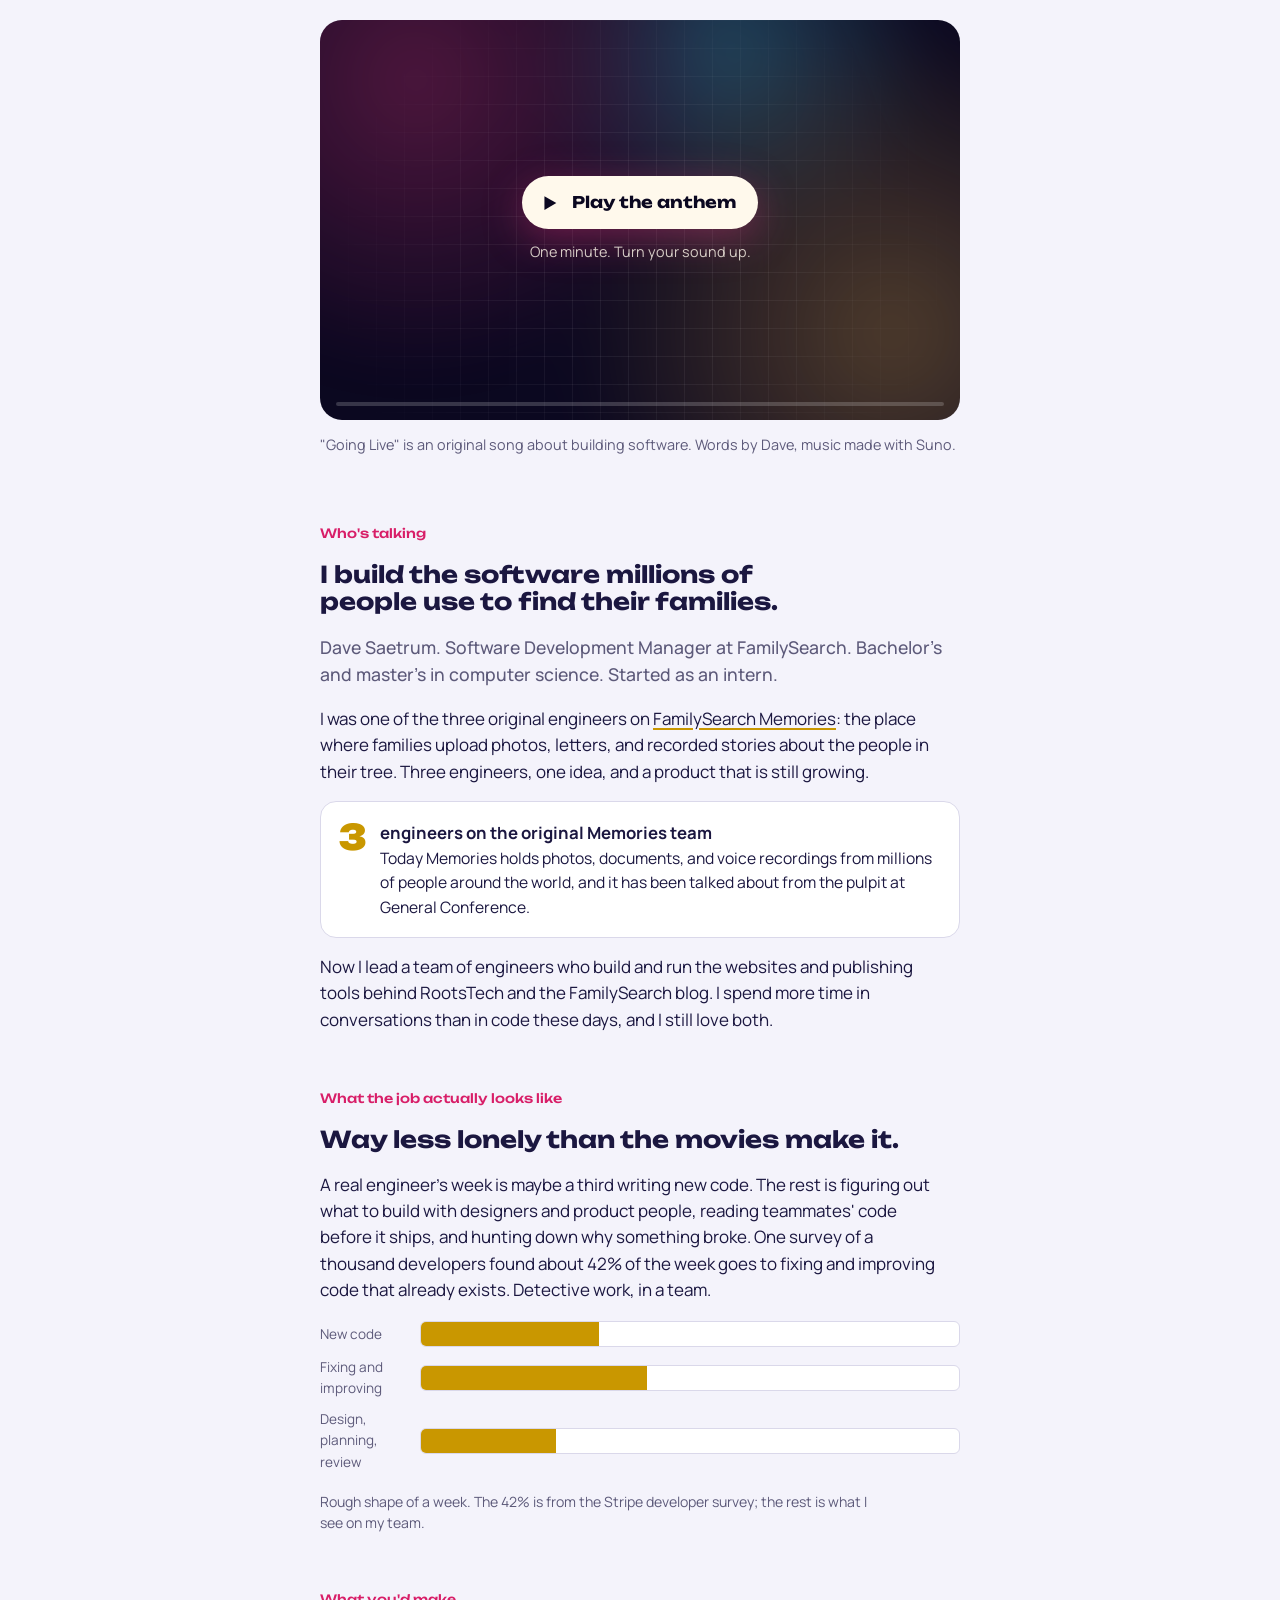
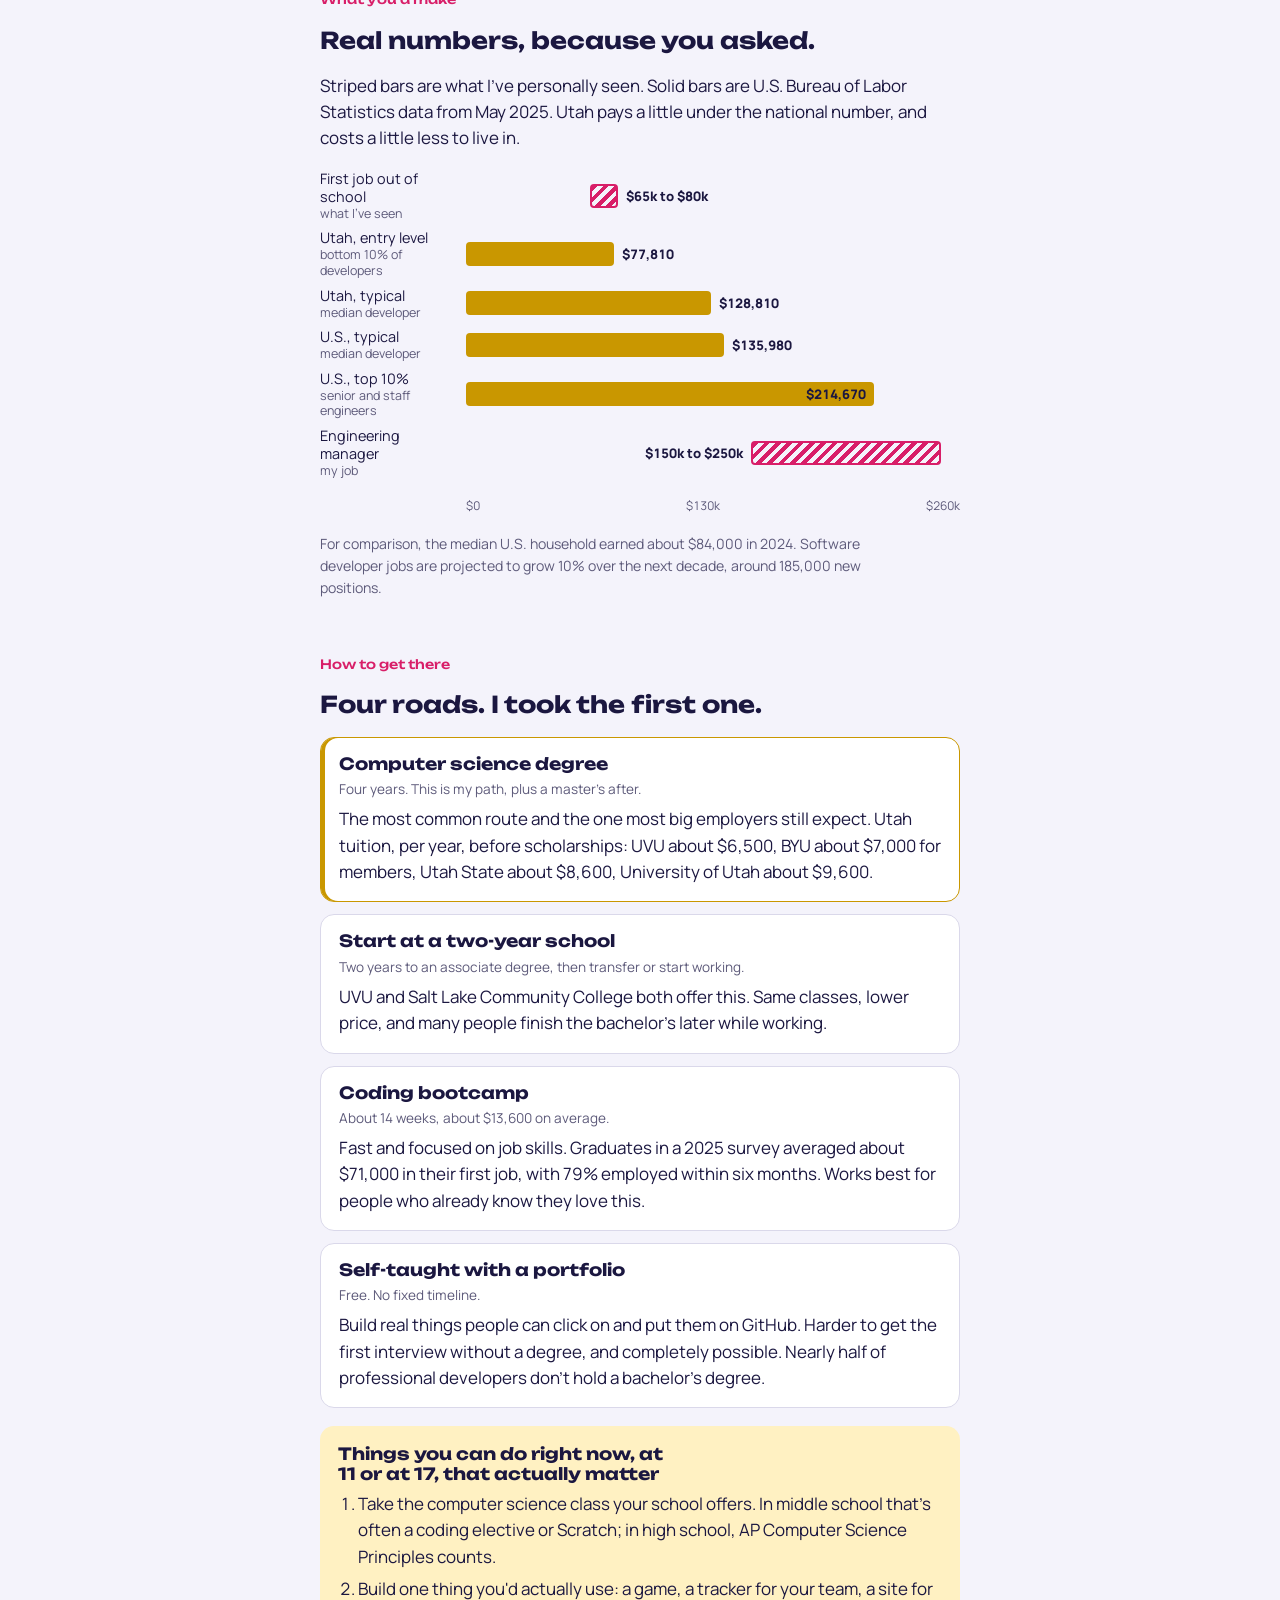
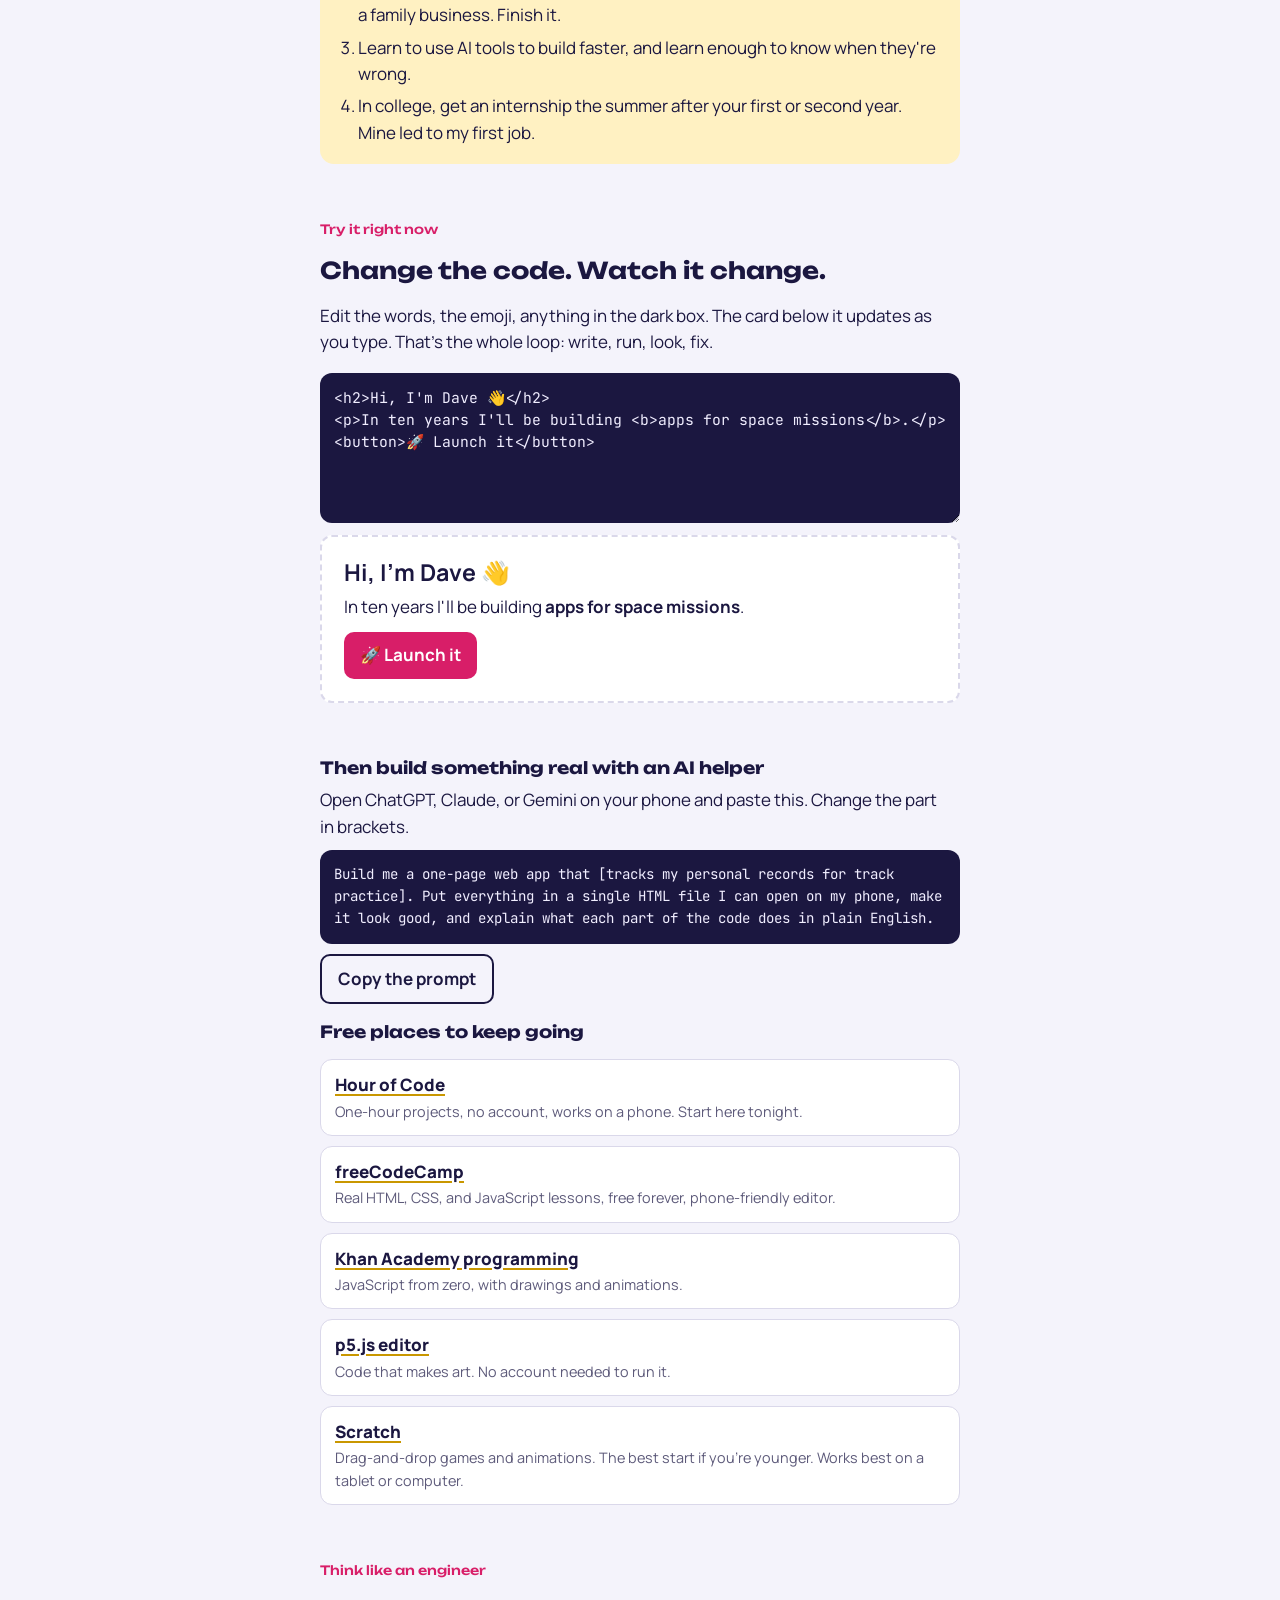
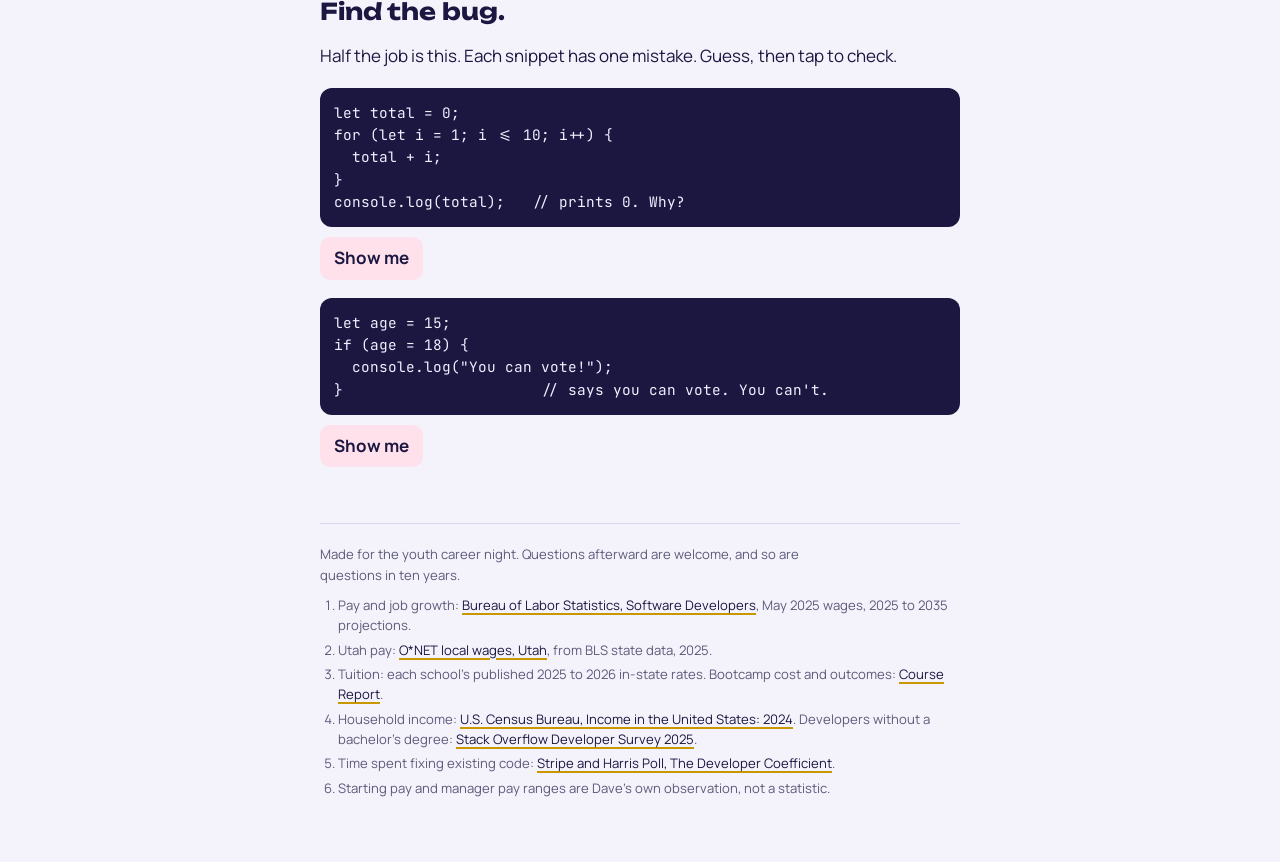
==== index.html @ f1d2901f "Going Live: youth career night page with the song One-page software engineering career guide for you" ====
<!doctype html>
<html lang="en">
<head>
<meta charset="utf-8">
<meta name="viewport" content="width=device-width, initial-scale=1, viewport-fit=cover">
<meta name="description" content="A one-minute original anthem and a one-page guide to a software engineering career for youth ages 11 to 18.">
<meta name="color-scheme" content="light dark">
<style>
  :root { padding-top: env(safe-area-inset-top, 0px); padding-bottom: env(safe-area-inset-bottom, 0px); }
  img { max-width: 100%; }
  [hidden] { display: none !important; }
</style>
<title>Going Live</title>
<link rel="stylesheet" href="https://fonts.googleapis.com/css2?family=Unbounded:wght@500;700;900&family=Manrope:wght@400;500;700;800&family=JetBrains+Mono:wght@400;600&display=swap">
<style>
  :root {
    --bg: #F4F3FB;
    --card: #FFFFFF;
    --ink: #1B1740;
    --muted: #5D5A7A;
    --line: #DAD8EA;
    --gold: #C99700;
    --gold-soft: #FFF1C2;
    --hot: #D81E68;
    --hot-soft: #FFE1EC;
    --code-bg: #1B1740;
    --code-ink: #F1EEFF;
    --focus: #2B5BFF;
    --stage: #0B0820;
    --stage-gold: #FFC24B;
    --stage-hot: #FF3D8A;
    --stage-cyan: #5FE6FF;
    --stage-ink: #FFF9EC;
  }
  @media (prefers-color-scheme: dark) {
    :root:not([data-theme="light"]) {
      color-scheme: dark;
      --bg: #15112B;
      --card: #1F1A3D;
      --ink: #F1EEFF;
      --muted: #A8A3C7;
      --line: #342D5E;
      --gold: #FFC24B;
      --gold-soft: #3A3010;
      --hot: #FF5C99;
      --hot-soft: #45183A;
      --code-bg: #0B0820;
      --code-ink: #F1EEFF;
      --focus: #8FB0FF;
    }
  }
  :root[data-theme="dark"] {
    color-scheme: dark;
    --bg: #15112B;
    --card: #1F1A3D;
    --ink: #F1EEFF;
    --muted: #A8A3C7;
    --line: #342D5E;
    --gold: #FFC24B;
    --gold-soft: #3A3010;
    --hot: #FF5C99;
    --hot-soft: #45183A;
    --code-bg: #0B0820;
    --code-ink: #F1EEFF;
    --focus: #8FB0FF;
  }

  * { box-sizing: border-box; }
  body {
    margin: 0;
    background: var(--bg);
    color: var(--ink);
    font-family: "Manrope", "Segoe UI", system-ui, sans-serif;
    font-size: 17px;
    line-height: 1.55;
    padding-inline: 16px;
    padding-block: 0 64px;
  }
  main { max-width: 640px; margin: 0 auto; display: grid; gap: 56px; }
  h1, h2, h3 { font-family: "Unbounded", "Manrope", sans-serif; text-wrap: balance; line-height: 1.15; margin: 0; }
  h2 { font-size: 1.45rem; font-weight: 700; }
  h3 { font-size: 1.05rem; font-weight: 700; }
  p { margin: 0; max-width: 62ch; }
  a { color: var(--ink); text-decoration-color: var(--gold); text-decoration-thickness: 2px; text-underline-offset: 3px; }
  a:hover { text-decoration-color: var(--hot); }
  :focus-visible { outline: 3px solid var(--focus); outline-offset: 3px; border-radius: 4px; }
  section { display: grid; gap: 18px; }
  .lede { font-size: 1.1rem; font-weight: 500; color: var(--muted); }
  .kicker { font-family: "Unbounded", sans-serif; font-weight: 500; font-size: .8rem; color: var(--hot); }

  /* ---------- Stage (the lyric video) ---------- */
  .top { display: grid; gap: 14px; padding-top: 20px; }
  .stage {
    position: relative;
    aspect-ratio: 4 / 5;
    max-width: 100%;
    border-radius: 22px;
    overflow: hidden;
    background: var(--stage);
    color: var(--stage-ink);
    display: grid;
    place-items: center;
    isolation: isolate;
    --beat: 0;
  }
  @media (min-width: 700px) { .stage { aspect-ratio: 16 / 10; } }
  .glow {
    position: absolute; inset: -20%;
    background:
      radial-gradient(circle at 25% 25%, var(--stage-hot) 0, transparent 38%),
      radial-gradient(circle at 78% 70%, var(--stage-gold) 0, transparent 40%),
      radial-gradient(circle at 60% 20%, var(--stage-cyan) 0, transparent 30%);
    opacity: .28;
    filter: blur(30px);
    transform: scale(calc(1 + var(--beat) * .08));
    transition: opacity .6s;
  }
  .stage.chorus .glow { opacity: .55; }
  .stage.live .glow { opacity: .8; }
  .grid {
    position: absolute; inset: 0;
    background-image: linear-gradient(rgba(255,255,255,.06) 1px, transparent 1px), linear-gradient(90deg, rgba(255,255,255,.06) 1px, transparent 1px);
    background-size: 28px 28px;
    mask-image: radial-gradient(circle at 50% 60%, #000 30%, transparent 80%);
    -webkit-mask-image: radial-gradient(circle at 50% 60%, #000 30%, transparent 80%);
  }
  .lyric {
    position: relative;
    z-index: 2;
    padding: 24px;
    text-align: center;
    font-family: "Unbounded", sans-serif;
    font-weight: 700;
    font-size: clamp(1.25rem, 5.2vw, 2rem);
    line-height: 1.2;
    text-wrap: balance;
    max-width: 92%;
    opacity: 0;
    transform: translateY(14px) scale(.96);
  }
  .lyric.in { animation: popin .42s cubic-bezier(.2,.9,.3,1.2) forwards; }
  .lyric.chorus { font-size: clamp(1.5rem, 6.4vw, 2.5rem); font-weight: 900; background: linear-gradient(100deg, var(--stage-gold), #FFF3C4 45%, var(--stage-hot)); -webkit-background-clip: text; background-clip: text; color: transparent; }
  .lyric.title { font-size: clamp(2.2rem, 10vw, 4rem); font-weight: 900; letter-spacing: -.02em; color: var(--stage-ink); }
  .lyric.title small { display: block; font-family: "Manrope", sans-serif; font-weight: 600; font-size: .95rem; letter-spacing: 0; margin-top: 12px; color: var(--stage-gold); }
  @keyframes popin { to { opacity: 1; transform: none; } }
  .start {
    position: absolute; inset: 0; z-index: 3;
    display: grid; place-items: center; align-content: center; gap: 12px;
    background: transparent; border: 0; cursor: pointer; color: inherit; font: inherit;
  }
  .start .btn {
    display: inline-grid; grid-auto-flow: column; align-items: center; gap: 12px;
    padding: 14px 22px 14px 16px; border-radius: 999px;
    background: var(--stage-ink); color: var(--stage);
    font-family: "Unbounded", sans-serif; font-weight: 700; font-size: 1rem;
    box-shadow: 0 10px 40px rgba(255, 61, 138, .35);
  }
  .start .btn svg { width: 22px; height: 22px; }
  .start .note { font-size: .9rem; color: var(--stage-ink); opacity: .8; }
  .stage.playing .start { display: none; }
  .bar { position: absolute; left: 16px; right: 16px; bottom: 14px; height: 4px; background: rgba(255,255,255,.18); border-radius: 2px; overflow: hidden; z-index: 2; }
  .bar i { display: block; height: 100%; width: 0; background: var(--stage-gold); }
  .caption { display: flex; justify-content: space-between; gap: 12px; font-size: .9rem; color: var(--muted); flex-wrap: wrap; }
  .replay { background: none; border: 0; padding: 0; font: inherit; font-weight: 700; color: var(--hot); cursor: pointer; }

  /* ---------- Story ---------- */
  .story { display: grid; gap: 16px; }
  .figure {
    display: grid; grid-template-columns: auto 1fr; gap: 14px; align-items: start;
    padding: 18px; border-radius: 16px; background: var(--card); border: 1px solid var(--line);
  }
  .figure .num { font-family: "Unbounded", sans-serif; font-weight: 900; font-size: 2.2rem; color: var(--gold); line-height: 1; font-variant-numeric: tabular-nums; }
  .figure p { font-size: .98rem; }
  .figure strong { display: block; font-size: 1.05rem; }

  /* ---------- Day in the life ---------- */
  .day { display: grid; gap: 10px; }
  .day .row { display: grid; grid-template-columns: 5.5rem 1fr; gap: 12px; align-items: center; }
  .day .track { height: 26px; border-radius: 6px; background: var(--card); border: 1px solid var(--line); overflow: hidden; display: flex; }
  .day .track span { display: block; height: 100%; background: var(--gold); }
  .day .track span + span { margin-left: 2px; }
  .day .row small { color: var(--muted); font-size: .85rem; }
  .legend { display: flex; gap: 16px; flex-wrap: wrap; font-size: .85rem; color: var(--muted); }
  .legend i { display: inline-block; width: 12px; height: 12px; border-radius: 3px; vertical-align: -2px; margin-right: 6px; background: var(--gold); }
  .legend i.mine { background: repeating-linear-gradient(135deg, var(--hot) 0 3px, transparent 3px 6px); border: 1px solid var(--hot); }

  /* ---------- Pay ladder ---------- */
  .ladder { display: grid; gap: 8px; }
  .ladder .r { display: grid; grid-template-columns: minmax(0, 8.5rem) 1fr; gap: 10px; align-items: center; }
  .ladder .lab { font-size: .9rem; line-height: 1.25; }
  .ladder .lab small { display: block; color: var(--muted); font-size: .78rem; }
  .ladder .scale { position: relative; height: 30px; }
  .ladder .fill { position: absolute; top: 3px; bottom: 3px; border-radius: 4px; background: var(--gold); min-width: 4px; }
  .ladder .fill.mine { background: repeating-linear-gradient(135deg, var(--hot) 0 4px, transparent 4px 8px); border: 2px solid var(--hot); }
  .ladder .val { position: absolute; top: 50%; transform: translateY(-50%); left: calc(var(--x) + 8px); font-size: .82rem; font-weight: 800; white-space: nowrap; font-variant-numeric: tabular-nums; }
  .ladder .val.flip { left: auto; right: calc(100% - var(--x) + 8px); }
  .axis { display: flex; justify-content: space-between; margin-left: calc(8.5rem + 10px); font-size: .75rem; color: var(--muted); font-variant-numeric: tabular-nums; }
  .note { font-size: .88rem; color: var(--muted); }
  @media (max-width: 430px) {
    .ladder .r { grid-template-columns: minmax(0, 7rem) 1fr; }
    .axis { margin-left: calc(7rem + 10px); }
  }

  /* ---------- Paths ---------- */
  .paths { display: grid; gap: 12px; }
  .path { padding: 16px 18px; border-radius: 14px; border: 1px solid var(--line); background: var(--card); display: grid; gap: 6px; }
  .path.mine { border-color: var(--gold); box-shadow: inset 4px 0 0 var(--gold); }
  .path .meta { font-size: .85rem; color: var(--muted); }
  .path ul { margin: 4px 0 0; padding-left: 18px; font-size: .95rem; }
  .now { padding: 18px; border-radius: 14px; background: var(--gold-soft); display: grid; gap: 8px; }
  .now ol { margin: 0; padding-left: 20px; display: grid; gap: 6px; }

  /* ---------- Try it ---------- */
  .editor { display: grid; gap: 12px; }
  textarea {
    width: 100%; min-height: 150px; resize: vertical;
    font-family: "JetBrains Mono", Consolas, monospace; font-size: .92rem; line-height: 1.5;
    color: var(--code-ink); background: var(--code-bg); border: 0; border-radius: 12px; padding: 14px;
  }
  .preview { padding: 22px; border-radius: 12px; border: 2px dashed var(--line); background: var(--card); min-height: 90px; }
  .preview h2, .preview h1, .preview h3 { font-family: "Manrope", sans-serif; margin: 0 0 8px; }
  .preview p { margin: 0 0 12px; }
  .preview button { font: inherit; font-weight: 700; padding: 10px 16px; border-radius: 10px; border: 0; background: var(--hot); color: #fff; cursor: pointer; }
  .toast { font-weight: 800; color: var(--hot); min-height: 1.5em; }
  .prompt { display: grid; gap: 10px; }
  .prompt pre {
    margin: 0; white-space: pre-wrap; font-family: "JetBrains Mono", Consolas, monospace; font-size: .88rem;
    background: var(--code-bg); color: var(--code-ink); padding: 14px; border-radius: 12px;
  }
  .copy { justify-self: start; font: inherit; font-weight: 700; padding: 10px 16px; border-radius: 10px; border: 2px solid var(--ink); background: transparent; color: var(--ink); cursor: pointer; }
  .links { display: grid; gap: 10px; padding: 0; margin: 0; list-style: none; }
  .links li { display: grid; gap: 2px; padding: 12px 14px; border-radius: 12px; background: var(--card); border: 1px solid var(--line); }
  .links li a { font-weight: 800; }
  .links li span { font-size: .9rem; color: var(--muted); }

  /* ---------- Bug hunt ---------- */
  .bug { display: grid; gap: 10px; }
  .bug pre { margin: 0; overflow-x: auto; font-family: "JetBrains Mono", Consolas, monospace; font-size: .9rem; line-height: 1.55; background: var(--code-bg); color: var(--code-ink); padding: 14px; border-radius: 12px; }
  .bug .fixed { color: var(--stage-gold); font-weight: 600; }
  .reveal { justify-self: start; font: inherit; font-weight: 700; padding: 8px 14px; border-radius: 10px; border: 0; background: var(--hot-soft); color: var(--ink); cursor: pointer; }
  .answer { padding: 12px 14px; border-radius: 10px; background: var(--gold-soft); font-size: .95rem; }

  footer { display: grid; gap: 10px; font-size: .82rem; color: var(--muted); border-top: 1px solid var(--line); padding-top: 20px; }
  footer ol { margin: 0; padding-left: 18px; display: grid; gap: 4px; }

  @media (prefers-reduced-motion: reduce) {
    .glow { transform: none !important; transition: none; }
    .lyric.in { animation-duration: .01s; }
  }
</style>

</head>
<body>
<main>
  <div class="top">
    <div class="stage" id="stage" aria-label="One-minute lyric video: Going Live">
      <div class="glow"></div>
      <div class="grid"></div>
      <div class="lyric" id="lyric" aria-live="polite"></div>
      <button class="start" id="start" type="button" aria-label="Play the one-minute anthem">
        <span class="btn"><svg viewBox="0 0 24 24" fill="currentColor" aria-hidden="true"><path d="M7 4.5v15l13-7.5z"/></svg>Play the anthem</span>
        <span class="note">One minute. Turn your sound up.</span>
      </button>
      <div class="bar" aria-hidden="true"><i id="progress"></i></div>
    </div>
    <div class="caption">
      <span>"Going Live" is an original song about building software. Words by Dave, music made with Suno.</span>
      <button class="replay" id="replay" type="button" hidden>Play it again</button>
      <span id="audio-note" role="status"></span>
    </div>
  </div>

  <section id="who">
    <span class="kicker">Who's talking</span>
    <h2>I build the software millions of people use to find their families.</h2>
    <p class="lede">Dave Saetrum. Software Development Manager at FamilySearch. Bachelor's and master's in computer science. Started as an intern.</p>
    <div class="story">
      <p>I was one of the three original engineers on <a href="https://www.familysearch.org/en/memories/">FamilySearch Memories</a>: the place where families upload photos, letters, and recorded stories about the people in their tree. Three engineers, one idea, and a product that is still growing.</p>
      <div class="figure">
        <div class="num">3</div>
        <p><strong>engineers on the original Memories team</strong>Today Memories holds photos, documents, and voice recordings from millions of people around the world, and it has been talked about from the pulpit at General Conference.</p>
      </div>
      <p>Now I lead a team of engineers who build and run the websites and publishing tools behind RootsTech and the FamilySearch blog. I spend more time in conversations than in code these days, and I still love both.</p>
    </div>
  </section>

  <section id="day">
    <span class="kicker">What the job actually looks like</span>
    <h2>Way less lonely than the movies make it.</h2>
    <p>A real engineer's week is maybe a third writing new code. The rest is figuring out what to build with designers and product people, reading teammates' code before it ships, and hunting down why something broke. One survey of a thousand developers found about 42% of the week goes to fixing and improving code that already exists. Detective work, in a team.</p>
    <div class="day" role="img" aria-label="A typical week: roughly a third writing new code, a third fixing and improving existing code, a third planning, design, and code review.">
      <div class="row"><small>New code</small><div class="track"><span style="width:33%"></span></div></div>
      <div class="row"><small>Fixing and improving</small><div class="track"><span style="width:42%"></span></div></div>
      <div class="row"><small>Design, planning, review</small><div class="track"><span style="width:25%"></span></div></div>
    </div>
    <p class="note">Rough shape of a week. The 42% is from the Stripe developer survey; the rest is what I see on my team.</p>
  </section>

  <section id="pay">
    <span class="kicker">What you'd make</span>
    <h2>Real numbers, because you asked.</h2>
    <p>Striped bars are what I've personally seen. Solid bars are U.S. Bureau of Labor Statistics data from May 2025. Utah pays a little under the national number, and costs a little less to live in.</p>
    <div class="ladder" role="img" aria-label="Pay ladder: first job 65 to 80 thousand dollars; Utah entry level 77,810; Utah median 128,810; US median 135,980; US top ten percent 214,670; engineering manager 150 to 250 thousand.">
      <div class="r"><div class="lab">First job out of school<small>what I've seen</small></div><div class="scale"><div class="fill mine" style="left:25%;width:5.8%"></div><span class="val" style="--x:30.8%">$65k to $80k</span></div></div>
      <div class="r"><div class="lab">Utah, entry level<small>bottom 10% of developers</small></div><div class="scale"><div class="fill" style="left:0;width:29.9%"></div><span class="val" style="--x:29.9%">$77,810</span></div></div>
      <div class="r"><div class="lab">Utah, typical<small>median developer</small></div><div class="scale"><div class="fill" style="left:0;width:49.5%"></div><span class="val" style="--x:49.5%">$128,810</span></div></div>
      <div class="r"><div class="lab">U.S., typical<small>median developer</small></div><div class="scale"><div class="fill" style="left:0;width:52.3%"></div><span class="val" style="--x:52.3%">$135,980</span></div></div>
      <div class="r"><div class="lab">U.S., top 10%<small>senior and staff engineers</small></div><div class="scale"><div class="fill" style="left:0;width:82.6%"></div><span class="val flip" style="--x:82.6%">$214,670</span></div></div>
      <div class="r"><div class="lab">Engineering manager<small>my job</small></div><div class="scale"><div class="fill mine" style="left:57.7%;width:38.5%"></div><span class="val flip" style="--x:57.7%">$150k to $250k</span></div></div>
    </div>
    <div class="axis"><span>$0</span><span>$130k</span><span>$260k</span></div>
    <p class="note">For comparison, the median U.S. household earned about $84,000 in 2024. Software developer jobs are projected to grow 10% over the next decade, around 185,000 new positions.</p>
  </section>

  <section id="paths">
    <span class="kicker">How to get there</span>
    <h2>Four roads. I took the first one.</h2>
    <div class="paths">
      <div class="path mine">
        <h3>Computer science degree</h3>
        <span class="meta">Four years. This is my path, plus a master's after.</span>
        <p>The most common route and the one most big employers still expect. Utah tuition, per year, before scholarships: UVU about $6,500, BYU about $7,000 for members, Utah State about $8,600, University of Utah about $9,600.</p>
      </div>
      <div class="path">
        <h3>Start at a two-year school</h3>
        <span class="meta">Two years to an associate degree, then transfer or start working.</span>
        <p>UVU and Salt Lake Community College both offer this. Same classes, lower price, and many people finish the bachelor's later while working.</p>
      </div>
      <div class="path">
        <h3>Coding bootcamp</h3>
        <span class="meta">About 14 weeks, about $13,600 on average.</span>
        <p>Fast and focused on job skills. Graduates in a 2025 survey averaged about $71,000 in their first job, with 79% employed within six months. Works best for people who already know they love this.</p>
      </div>
      <div class="path">
        <h3>Self-taught with a portfolio</h3>
        <span class="meta">Free. No fixed timeline.</span>
        <p>Build real things people can click on and put them on GitHub. Harder to get the first interview without a degree, and completely possible. Nearly half of professional developers don't hold a bachelor's degree.</p>
      </div>
    </div>
    <div class="now">
      <h3>Things you can do right now, at 11 or at 17, that actually matter</h3>
      <ol>
        <li>Take the computer science class your school offers. In middle school that's often a coding elective or Scratch; in high school, AP Computer Science Principles counts.</li>
        <li>Build one thing you'd actually use: a game, a tracker for your team, a site for a family business. Finish it.</li>
        <li>Learn to use AI tools to build faster, and learn enough to know when they're wrong.</li>
        <li>In college, get an internship the summer after your first or second year. Mine led to my first job.</li>
      </ol>
    </div>
  </section>

  <section id="try">
    <span class="kicker">Try it right now</span>
    <h2>Change the code. Watch it change.</h2>
    <p>Edit the words, the emoji, anything in the dark box. The card below it updates as you type. That's the whole loop: write, run, look, fix.</p>
    <div class="editor">
      <label for="code" hidden>Editable HTML</label>
      <textarea id="code" spellcheck="false">&lt;h2&gt;Hi, I'm Dave 👋&lt;/h2&gt;
&lt;p&gt;In ten years I'll be building &lt;b&gt;apps for space missions&lt;/b&gt;.&lt;/p&gt;
&lt;button&gt;🚀 Launch it&lt;/button&gt;</textarea>
      <div class="preview" id="preview"></div>
      <div class="toast" id="toast" aria-live="polite"></div>
    </div>
    <div class="prompt">
      <h3>Then build something real with an AI helper</h3>
      <p>Open ChatGPT, Claude, or Gemini on your phone and paste this. Change the part in brackets.</p>
      <pre id="prompt-text">Build me a one-page web app that [tracks my personal records for track practice]. Put everything in a single HTML file I can open on my phone, make it look good, and explain what each part of the code does in plain English.</pre>
      <button class="copy" id="copy" type="button">Copy the prompt</button>
    </div>
    <h3>Free places to keep going</h3>
    <ul class="links">
      <li><a href="https://code.org/hourofcode">Hour of Code</a><span>One-hour projects, no account, works on a phone. Start here tonight.</span></li>
      <li><a href="https://www.freecodecamp.org/learn">freeCodeCamp</a><span>Real HTML, CSS, and JavaScript lessons, free forever, phone-friendly editor.</span></li>
      <li><a href="https://www.khanacademy.org/computing/computer-programming">Khan Academy programming</a><span>JavaScript from zero, with drawings and animations.</span></li>
      <li><a href="https://editor.p5js.org">p5.js editor</a><span>Code that makes art. No account needed to run it.</span></li>
      <li><a href="https://scratch.mit.edu">Scratch</a><span>Drag-and-drop games and animations. The best start if you're younger. Works best on a tablet or computer.</span></li>
    </ul>
  </section>

  <section id="bug">
    <span class="kicker">Think like an engineer</span>
    <h2>Find the bug.</h2>
    <p>Half the job is this. Each snippet has one mistake. Guess, then tap to check.</p>
    <div class="bug">
      <pre>let total = 0;
for (let i = 1; i &lt;= 10; i++) {
  total + i;
}
console.log(total);   // prints 0. Why?</pre>
      <button class="reveal" type="button" data-answer="a1">Show me</button>
      <div class="answer" id="a1" hidden><code>total + i</code> adds the numbers and then throws the result away. It needs <code>total += i</code>, which adds <em>and saves</em>. Every engineer alive has made this one.</div>
    </div>
    <div class="bug">
      <pre>let age = 15;
if (age = 18) {
  console.log("You can vote!");
}                      // says you can vote. You can't.</pre>
      <button class="reveal" type="button" data-answer="a2">Show me</button>
      <div class="answer" id="a2" hidden>One equals sign <em>sets</em> age to 18. Comparing takes two: <code>age === 18</code>. The computer did exactly what it was told, which is the whole problem with computers.</div>
    </div>
  </section>

  <footer>
    <p>Made for the youth career night. Questions afterward are welcome, and so are questions in ten years.</p>
    <ol>
      <li>Pay and job growth: <a href="https://www.bls.gov/ooh/computer-and-information-technology/software-developers.htm">Bureau of Labor Statistics, Software Developers</a>, May 2025 wages, 2025 to 2035 projections.</li>
      <li>Utah pay: <a href="https://www.onetonline.org/link/localwages/15-1252.00?st=UT">O*NET local wages, Utah</a>, from BLS state data, 2025.</li>
      <li>Tuition: each school's published 2025 to 2026 in-state rates. Bootcamp cost and outcomes: <a href="https://www.coursereport.com/coding-bootcamp-ultimate-guide">Course Report</a>.</li>
      <li>Household income: <a href="https://www.census.gov/newsroom/press-releases/2025/income-poverty-health-insurance-coverage.html">U.S. Census Bureau, Income in the United States: 2024</a>. Developers without a bachelor's degree: <a href="https://survey.stackoverflow.co/2025/developers">Stack Overflow Developer Survey 2025</a>.</li>
      <li>Time spent fixing existing code: <a href="https://stripe.com/files/reports/the-developer-coefficient.pdf">Stripe and Harris Poll, The Developer Coefficient</a>.</li>
      <li>Starting pay and manager pay ranges are Dave's own observation, not a statistic.</li>
    </ol>
  </footer>
</main>

<script>
(function () {
  // ---------- The 30-second lyric video ----------
  // going-live.mp3 is published next to this page. Cue times come from a word-level transcription of the track.
  // If the audio cannot load, the page falls back to a synthesized beat and says so under the video.
  var AUDIO_SRC = "going-live.mp3";
  var BPM = 128;
  var DURATION = 68.72;
  var CUES = [
    { t: 0.65,  text: "Blank screen, blinking line, the whole world in my hands" },
    { t: 4.95,  text: "Every bug's a door, every fix a plan" },
    { t: 8.55,  text: "Think it, type it, break it, build it back tonight" },
    { t: 11.45, text: "Three, two, one, hit run" },
    { t: 16.4,  text: "Nobody sees the hours, they only see the light" },
    { t: 20.2,  text: "But I know what I made, and I made it right" },
    { t: 26.6,  text: "Watch it come alive, alive", chorus: true },
    { t: 30.3,  text: "Something out of nothing and I built it with my mind", chorus: true },
    { t: 33.85, text: "Ship it to the sky, tonight", chorus: true },
    { t: 37.65, text: "Every line I write can light up someone's life", chorus: true },
    { t: 41.6,  text: "We're gonna run it, run it, run it, we're going live", chorus: true },
    { t: 45.1,  text: "We're gonna run it, run it, run it, we're going live", chorus: true },
    { t: 48.05, text: "Watch it come alive, alive", chorus: true },
    { t: 52.05, text: "Something out of nothing and I built it with my mind", chorus: true },
    { t: 55.65, text: "Ship it to the sky, tonight", chorus: true },
    { t: 59.55, text: "Every line I write can light up someone's life", chorus: true },
    { t: 63.5,  text: "We're gonna run it, run it, run it, we're going live", chorus: true },
    { t: 66.4,  title: true, text: "GOING LIVE", sub: "Software engineering. Your turn." }
  ];

  var stage = document.getElementById("stage");
  var lyric = document.getElementById("lyric");
  var start = document.getElementById("start");
  var replay = document.getElementById("replay");
  var progress = document.getElementById("progress");
  var reduced = window.matchMedia("(prefers-reduced-motion: reduce)").matches;

  var audioNote = document.getElementById("audio-note");
  var audio = null, ctx = null, startedAt = 0, raf = 0, cueIndex = -1, running = false;
  var analyser = null, bins = null, beatSmooth = 0;

  function now() {
    if (audio) return audio.currentTime;
    if (ctx) return ctx.currentTime - startedAt;
    return 0;
  }

  // Drive the glow from the track's own bass energy when we can; fall back to a fixed-tempo pulse.
  function attachAnalyser() {
    try {
      ctx = ctx || new (window.AudioContext || window.webkitAudioContext)();
      if (ctx.state === "suspended") ctx.resume();
      var src = ctx.createMediaElementSource(audio);
      analyser = ctx.createAnalyser(); analyser.fftSize = 256; analyser.smoothingTimeConstant = 0.5;
      src.connect(analyser); analyser.connect(ctx.destination);
      bins = new Uint8Array(analyser.frequencyBinCount);
    } catch (e) { analyser = null; }
  }
  function beatLevel(t) {
    if (analyser) {
      analyser.getByteFrequencyData(bins);
      var sum = 0; for (var i = 1; i < 8; i++) sum += bins[i];
      var level = Math.max(0, (sum / 7 - 120) / 135);
      beatSmooth = level > beatSmooth ? level : beatSmooth * 0.85;
      return Math.min(1, beatSmooth);
    }
    var phase = (t * BPM / 60) % 1;
    return Math.max(0, 1 - phase * 2.5);
  }

  function beatTrack(context) {
    // Kick on every beat, hat on the off-beats, a rising pad through the chorus. Placeholder until the real song arrives.
    var spb = 60 / BPM;
    var beats = Math.ceil(DURATION / spb);
    var master = context.createGain(); master.gain.value = 0.6; master.connect(context.destination);
    for (var b = 0; b < beats; b++) {
      var t0 = startedAt + b * spb;
      var osc = context.createOscillator(); var g = context.createGain();
      osc.frequency.setValueAtTime(150, t0); osc.frequency.exponentialRampToValueAtTime(40, t0 + 0.18);
      g.gain.setValueAtTime(1, t0); g.gain.exponentialRampToValueAtTime(0.001, t0 + 0.22);
      osc.connect(g); g.connect(master); osc.start(t0); osc.stop(t0 + 0.25);
      var noise = context.createBufferSource(); var buf = context.createBuffer(1, context.sampleRate * 0.05, context.sampleRate);
      var d = buf.getChannelData(0); for (var i = 0; i < d.length; i++) d[i] = (Math.random() * 2 - 1) * (1 - i / d.length);
      noise.buffer = buf; var ng = context.createGain(); ng.gain.value = 0.25; noise.connect(ng); ng.connect(master); noise.start(t0 + spb / 2);
    }
    var pad = context.createOscillator(); var pg = context.createGain(); pad.type = "sawtooth";
    pad.frequency.setValueAtTime(110, startedAt); pad.frequency.setValueAtTime(146.8, startedAt + 7.5); pad.frequency.setValueAtTime(164.8, startedAt + 22.5);
    pg.gain.setValueAtTime(0.0001, startedAt); pg.gain.exponentialRampToValueAtTime(0.08, startedAt + 7.5); pg.gain.setValueAtTime(0.0001, startedAt + DURATION);
    var filt = context.createBiquadFilter(); filt.type = "lowpass"; filt.frequency.value = 900;
    pad.connect(filt); filt.connect(pg); pg.connect(master); pad.start(startedAt); pad.stop(startedAt + DURATION);
  }

  function showCue(c) {
    lyric.className = "lyric";
    void lyric.offsetWidth; // restart the pop-in
    if (c.title) {
      lyric.innerHTML = "";
      lyric.appendChild(document.createTextNode(c.text));
      var s = document.createElement("small"); s.textContent = c.sub; lyric.appendChild(s);
      lyric.classList.add("title", "in");
      stage.classList.add("live");
    } else {
      lyric.textContent = c.text;
      lyric.classList.add("in");
      if (c.chorus) { lyric.classList.add("chorus"); stage.classList.add("chorus"); }
    }
  }

  function frame() {
    var t = now();
    var next = cueIndex + 1;
    while (next < CUES.length && CUES[next].t <= t) { cueIndex = next; showCue(CUES[cueIndex]); next++; }
    if (!reduced) {
      stage.style.setProperty("--beat", String(beatLevel(t)));
    }
    progress.style.width = Math.min(100, t / DURATION * 100) + "%";
    if (t >= DURATION) { finish(); return; }
    raf = requestAnimationFrame(frame);
  }

  function finish() {
    running = false;
    cancelAnimationFrame(raf);
    if (audio) { audio.pause(); }
    replay.hidden = false;
    stage.classList.remove("chorus");
  }

  function play() {
    if (running) return;
    running = true; cueIndex = -1;
    stage.classList.remove("chorus", "live");
    stage.classList.add("playing");
    replay.hidden = true;
    lyric.className = "lyric";
    if (AUDIO_SRC) {
      if (!audio) {
        audio = new Audio(AUDIO_SRC); audio.preload = "auto"; audio.crossOrigin = "anonymous";
        audio.onended = finish;
        audio.onerror = fallbackToBeat;
        audio.oncanplay = function () { if (!analyser) attachAnalyser(); };
      }
      audio.currentTime = 0;
      audio.play().catch(fallbackToBeat);
    } else {
      playBeat();
    }
    raf = requestAnimationFrame(frame);
  }

  function fallbackToBeat() {
    if (!running || audio === null) return;
    audio = null; analyser = null;
    audioNote.textContent = "The song didn't load on this device, so this is the lyric timing over a placeholder beat.";
    playBeat();
  }

  function playBeat() {
    try {
      ctx = ctx || new (window.AudioContext || window.webkitAudioContext)();
      if (ctx.state === "suspended") ctx.resume();
      startedAt = ctx.currentTime + 0.05;
      beatTrack(ctx);
    } catch (e) {
      ctx = null; startedAt = performance.now() / 1000;
      // With no audio at all, fall back to wall-clock timing.
      now = function () { return performance.now() / 1000 - startedAt; };
    }
  }

  start.addEventListener("click", play);
  replay.addEventListener("click", play);

  // ---------- Live editor ----------
  var code = document.getElementById("code");
  var preview = document.getElementById("preview");
  var toast = document.getElementById("toast");
  function render() {
    var doc = new DOMParser().parseFromString(code.value, "text/html");
    doc.querySelectorAll("script, style, iframe, object, embed, link, meta").forEach(function (n) { n.remove(); });
    doc.querySelectorAll("*").forEach(function (el) {
      Array.prototype.slice.call(el.attributes).forEach(function (a) {
        if (/^on/i.test(a.name) || /javascript:/i.test(a.value)) el.removeAttribute(a.name);
      });
    });
    preview.innerHTML = doc.body.innerHTML;
  }
  code.addEventListener("input", render);
  preview.addEventListener("click", function (e) {
    if (e.target.closest("button")) {
      toast.textContent = "It ran. You just shipped code.";
      setTimeout(function () { toast.textContent = ""; }, 2500);
    }
  });
  render();

  // ---------- Copy the prompt ----------
  var copy = document.getElementById("copy");
  var promptText = document.getElementById("prompt-text");
  copy.addEventListener("click", function () {
    var text = promptText.textContent;
    var done = function () { copy.textContent = "Copied"; setTimeout(function () { copy.textContent = "Copy the prompt"; }, 2000); };
    if (navigator.clipboard && navigator.clipboard.writeText) {
      navigator.clipboard.writeText(text).then(done, function () { selectPrompt(); });
    } else { selectPrompt(); }
  });
  function selectPrompt() {
    var range = document.createRange(); range.selectNodeContents(promptText);
    var sel = window.getSelection(); sel.removeAllRanges(); sel.addRange(range);
    copy.textContent = "Selected. Long-press to copy.";
  }

  // ---------- Bug reveals ----------
  document.querySelectorAll(".reveal").forEach(function (btn) {
    btn.addEventListener("click", function () {
      var ans = document.getElementById(btn.getAttribute("data-answer"));
      ans.hidden = !ans.hidden;
      btn.textContent = ans.hidden ? "Show me" : "Hide it";
    });
  });
})();
</script>

</body>
</html>
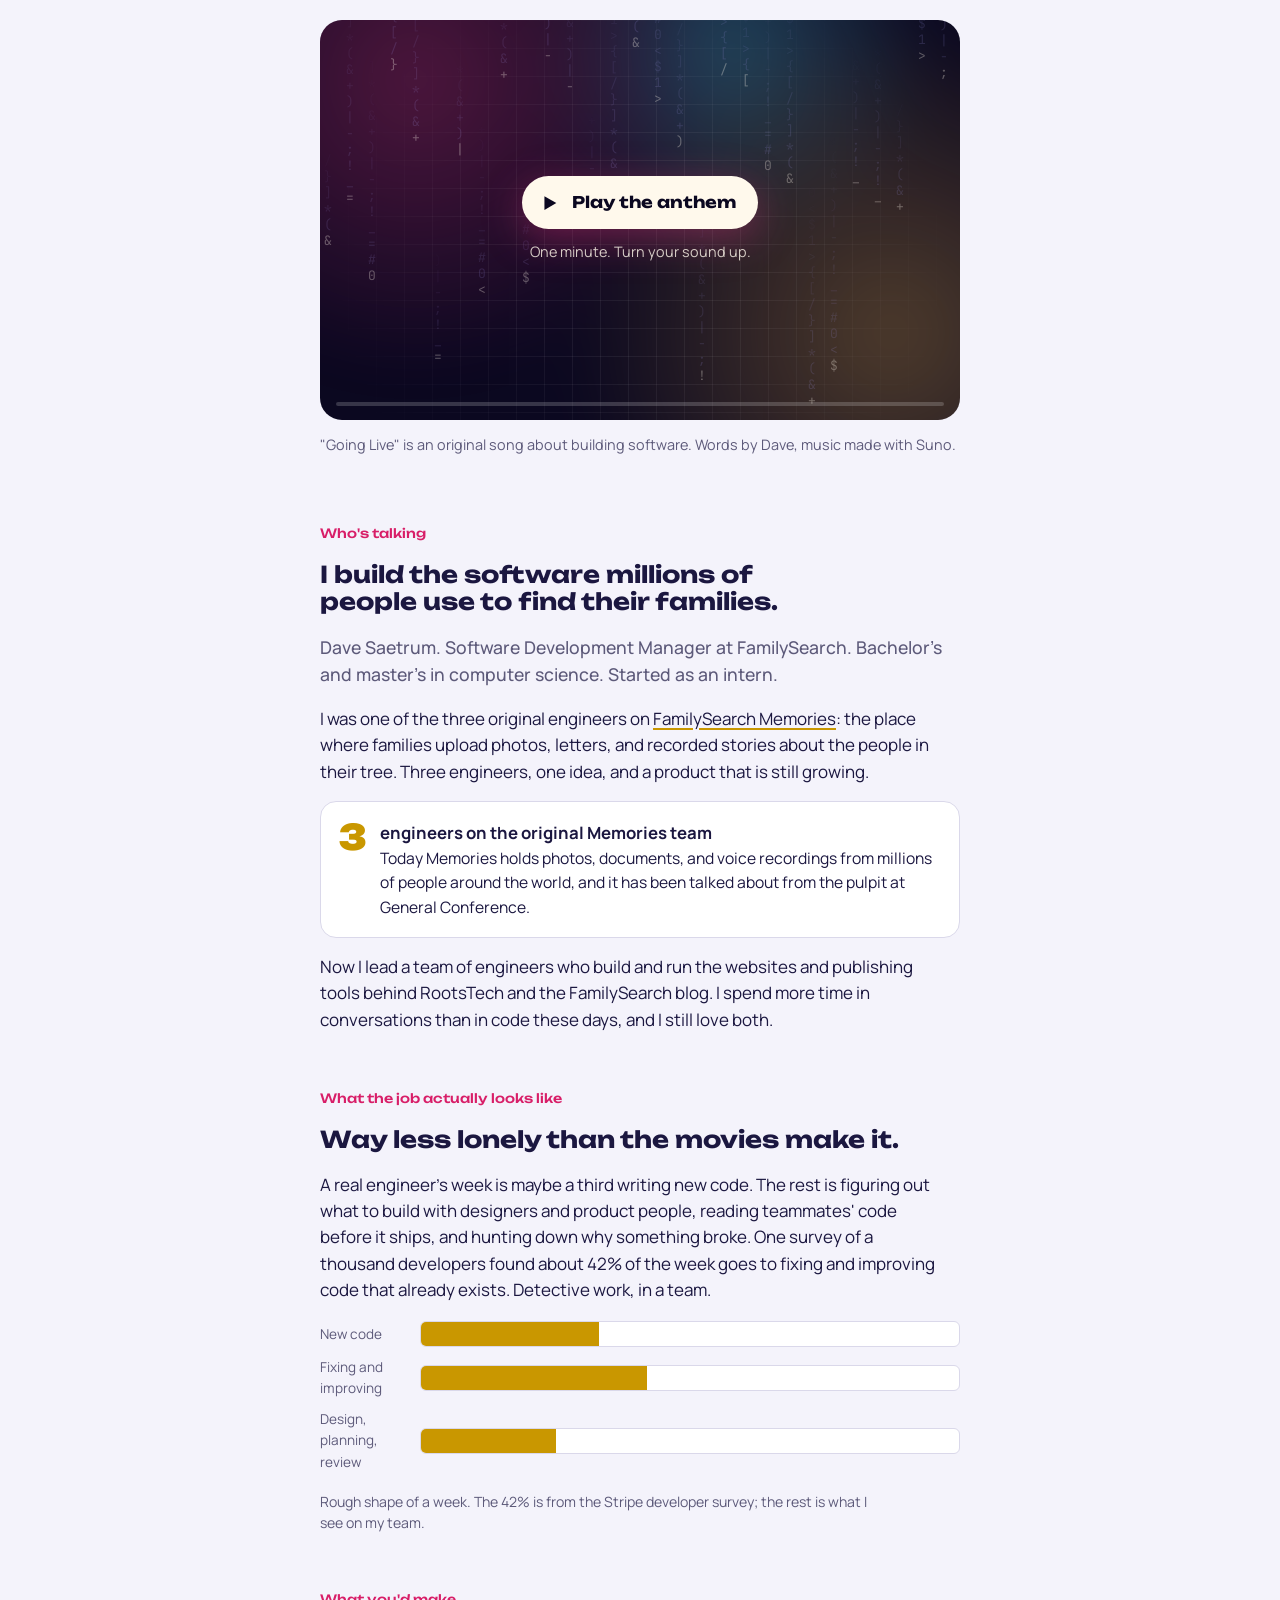
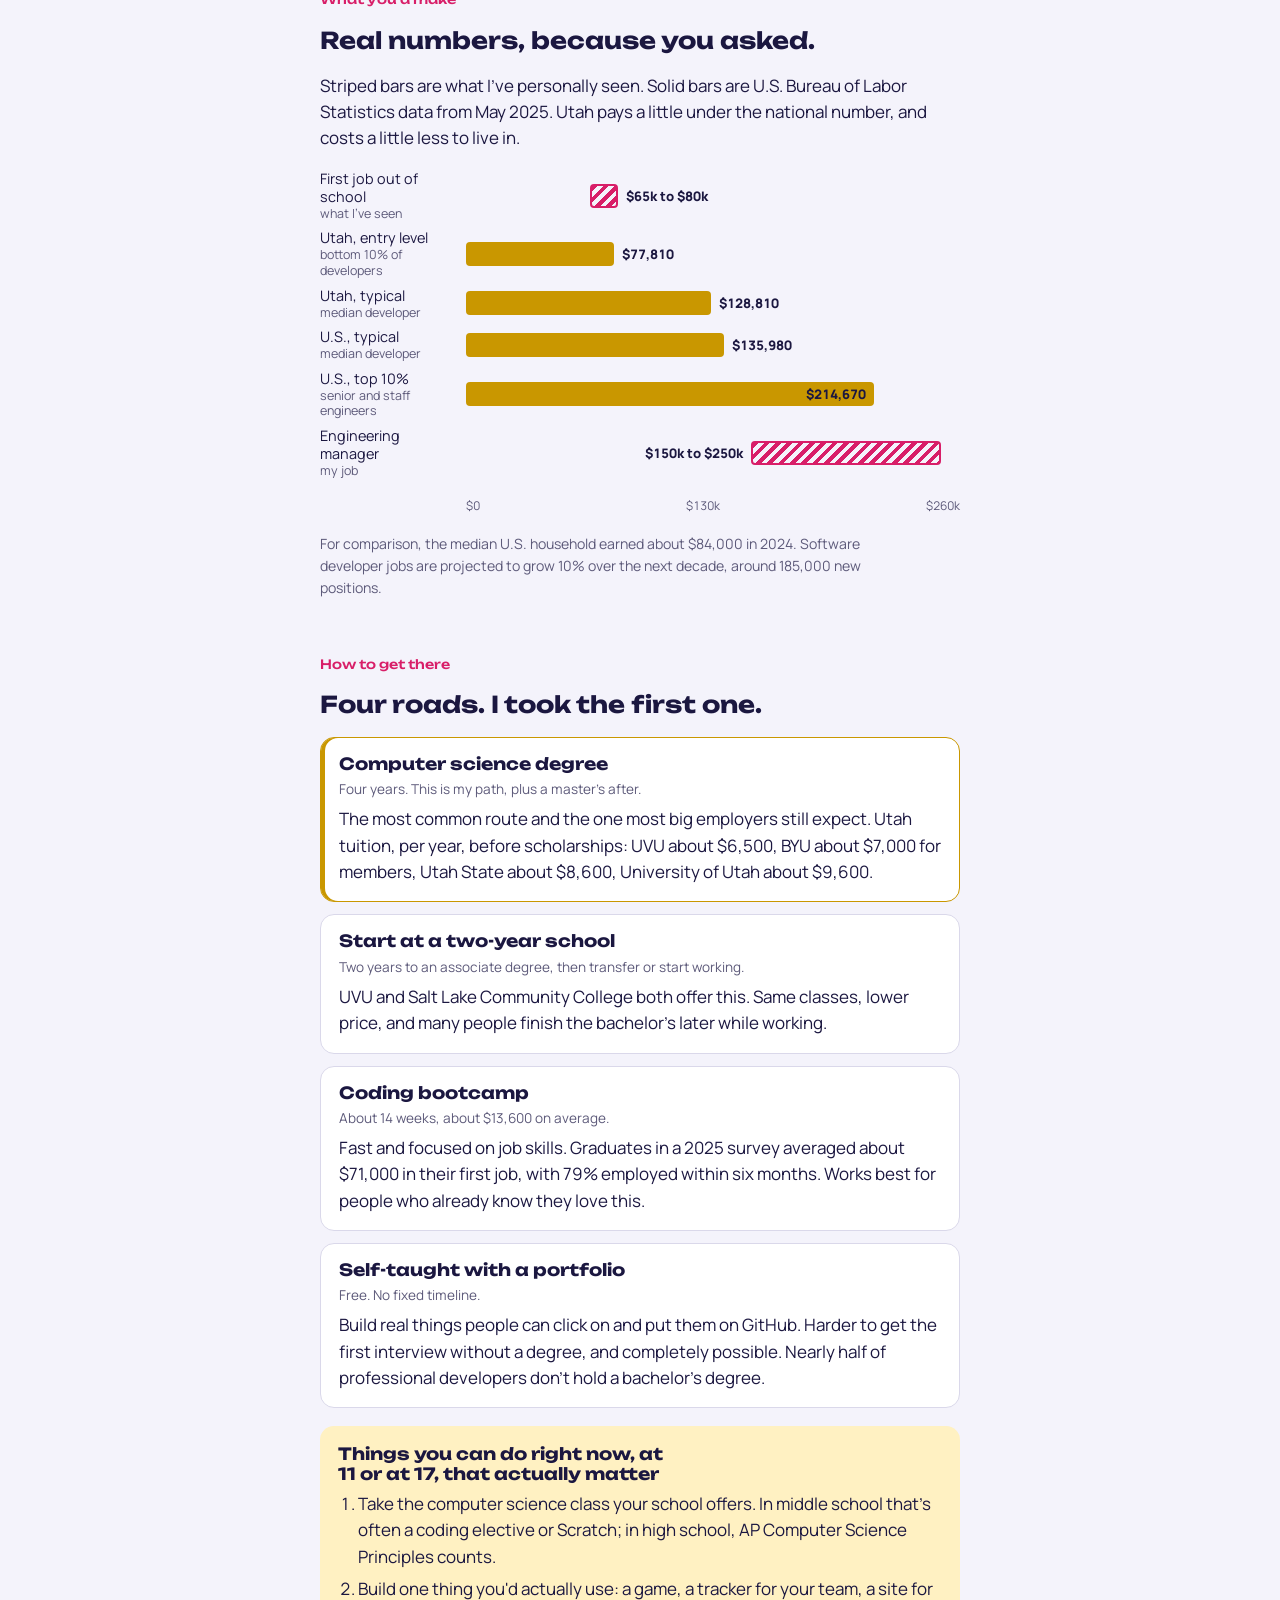
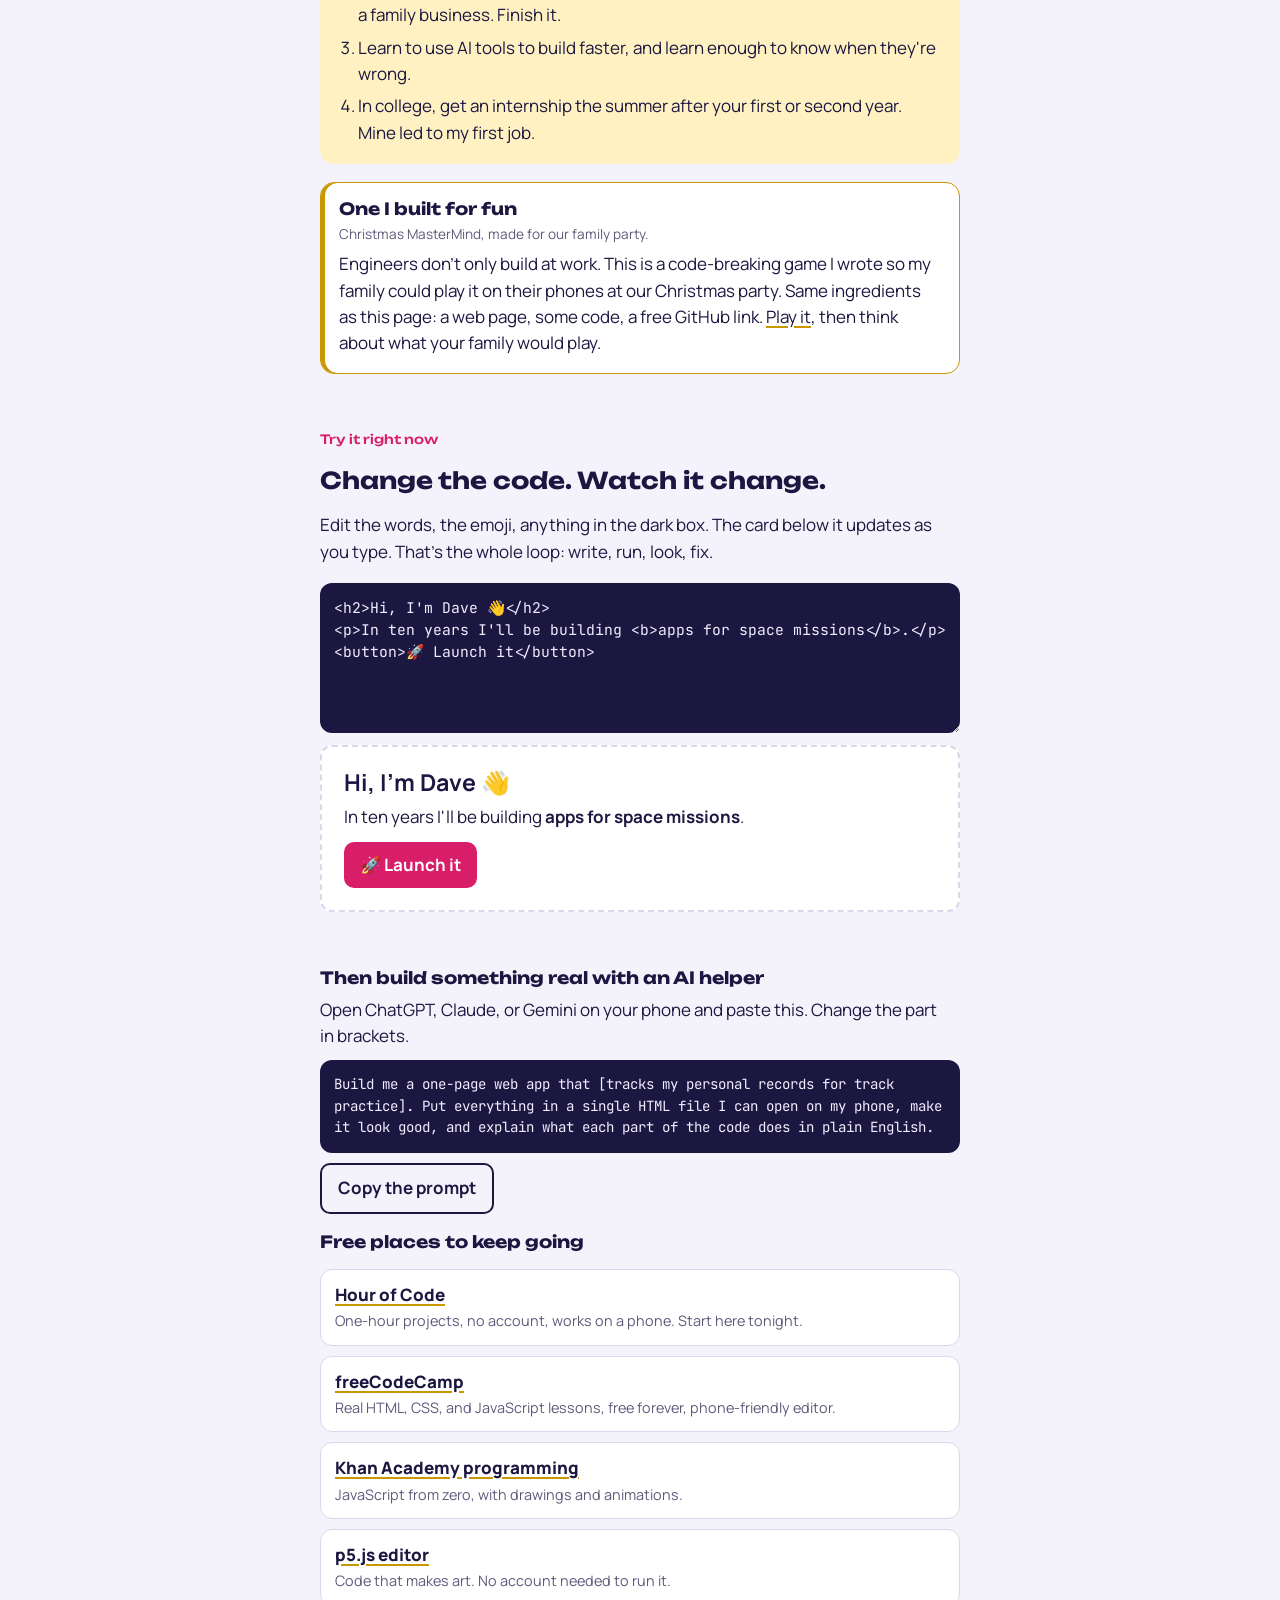
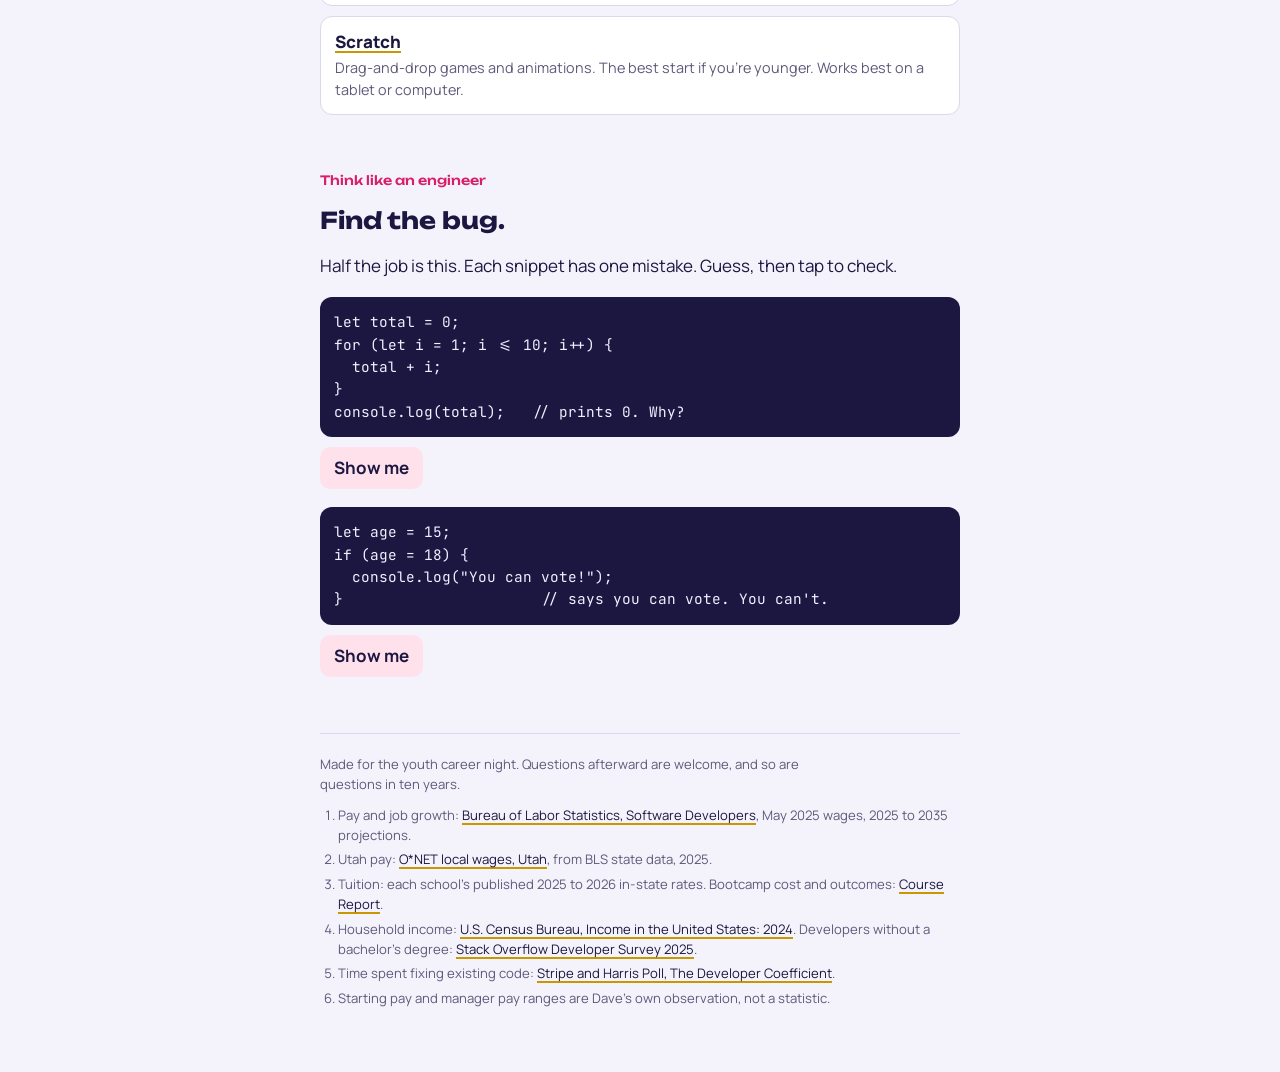
==== commit 00087af5: "Animate the video: karaoke words, code rain, countdown numerals, chorus bursts, deploy bar Every wor" ====
--- a/index.html
+++ b/index.html
@@ -139,7 +139,13 @@
     transform: translateY(14px) scale(.96);
   }
   .lyric.in { animation: popin .42s cubic-bezier(.2,.9,.3,1.2) forwards; }
-  .lyric.chorus { font-size: clamp(1.5rem, 6.4vw, 2.5rem); font-weight: 900; background: linear-gradient(100deg, var(--stage-gold), #FFF3C4 45%, var(--stage-hot)); -webkit-background-clip: text; background-clip: text; color: transparent; }
+  .fx { position: absolute; inset: 0; z-index: 1; width: 100%; height: 100%; }
+  .lyric .w { display: inline-block; color: var(--stage-ink); opacity: .38; transition: opacity .12s ease-out, transform .12s ease-out; }
+  .lyric .w.on { opacity: 1; transform: translateY(-2px); }
+  .lyric.count .w.on { color: var(--stage-gold); }
+  .lyric.chorus { font-size: clamp(1.5rem, 6.4vw, 2.5rem); font-weight: 900; }
+  .lyric.chorus .w { color: var(--stage-ink); opacity: .32; }
+  .lyric.chorus .w.on { opacity: 1; background: linear-gradient(100deg, var(--stage-gold), #FFF3C4 45%, var(--stage-hot)); -webkit-background-clip: text; background-clip: text; color: transparent; }
   .lyric.title { font-size: clamp(2.2rem, 10vw, 4rem); font-weight: 900; letter-spacing: -.02em; color: var(--stage-ink); }
   .lyric.title small { display: block; font-family: "Manrope", sans-serif; font-weight: 600; font-size: .95rem; letter-spacing: 0; margin-top: 12px; color: var(--stage-gold); }
   @keyframes popin { to { opacity: 1; transform: none; } }
@@ -158,6 +164,17 @@
   .start .btn svg { width: 22px; height: 22px; }
   .start .note { font-size: .9rem; color: var(--stage-ink); opacity: .8; }
   .stage.playing .start { display: none; }
+  .ctl {
+    position: absolute; right: 14px; bottom: 28px; z-index: 4;
+    width: 46px; height: 46px; border-radius: 50%; border: 0; cursor: pointer;
+    background: rgba(255, 249, 236, .18); color: var(--stage-ink);
+    backdrop-filter: blur(6px); -webkit-backdrop-filter: blur(6px);
+    display: grid; place-items: center;
+  }
+  .ctl svg { width: 20px; height: 20px; fill: currentColor; }
+  .ctl:hover { background: rgba(255, 249, 236, .3); }
+  .stage.paused .lyric { opacity: .35; }
+  .hint { position: absolute; left: 16px; bottom: 30px; z-index: 3; font-size: .8rem; color: var(--stage-ink); opacity: .7; }
   .bar { position: absolute; left: 16px; right: 16px; bottom: 14px; height: 4px; background: rgba(255,255,255,.18); border-radius: 2px; overflow: hidden; z-index: 2; }
   .bar i { display: block; height: 100%; width: 0; background: var(--stage-gold); }
   .caption { display: flex; justify-content: space-between; gap: 12px; font-size: .9rem; color: var(--muted); flex-wrap: wrap; }
@@ -256,11 +273,16 @@
     <div class="stage" id="stage" aria-label="One-minute lyric video: Going Live">
       <div class="glow"></div>
       <div class="grid"></div>
+      <canvas class="fx" id="fx" aria-hidden="true"></canvas>
       <div class="lyric" id="lyric" aria-live="polite"></div>
       <button class="start" id="start" type="button" aria-label="Play the one-minute anthem">
         <span class="btn"><svg viewBox="0 0 24 24" fill="currentColor" aria-hidden="true"><path d="M7 4.5v15l13-7.5z"/></svg>Play the anthem</span>
         <span class="note">One minute. Turn your sound up.</span>
       </button>
+      <button class="ctl" id="pause" type="button" aria-label="Pause" hidden>
+        <svg viewBox="0 0 24 24" aria-hidden="true"><path id="pause-icon" d="M6 5h4v14H6zm8 0h4v14h-4z"/></svg>
+      </button>
+      <span class="hint" id="hint" hidden>Tap anywhere to pause</span>
       <div class="bar" aria-hidden="true"><i id="progress"></i></div>
     </div>
     <div class="caption">
@@ -346,6 +368,11 @@
         <li>In college, get an internship the summer after your first or second year. Mine led to my first job.</li>
       </ol>
     </div>
+    <div class="path mine">
+      <h3>One I built for fun</h3>
+      <span class="meta">Christmas MasterMind, made for our family party.</span>
+      <p>Engineers don't only build at work. This is a code-breaking game I wrote so my family could play it on their phones at our Christmas party. Same ingredients as this page: a web page, some code, a free GitHub link. <a href="https://murteas.github.io/XmasMM/">Play it</a>, then think about what your family would play.</p>
+    </div>
   </section>
 
   <section id="try">
@@ -414,31 +441,32 @@
 
 <script>
 (function () {
-  // ---------- The 30-second lyric video ----------
-  // going-live.mp3 is published next to this page. Cue times come from a word-level transcription of the track.
-  // If the audio cannot load, the page falls back to a synthesized beat and says so under the video.
+  // ---------- The one-minute lyric video ----------
+  // going-live.mp3 is published next to this page. Every word carries the time it is sung, taken from a
+  // word-level transcription of the track. If the audio cannot load, the page falls back to a synthesized
+  // beat and says so under the video.
   var AUDIO_SRC = "going-live.mp3";
   var BPM = 128;
   var DURATION = 68.72;
   var CUES = [
-    { t: 0.65,  text: "Blank screen, blinking line, the whole world in my hands" },
-    { t: 4.95,  text: "Every bug's a door, every fix a plan" },
-    { t: 8.55,  text: "Think it, type it, break it, build it back tonight" },
-    { t: 11.45, text: "Three, two, one, hit run" },
-    { t: 16.4,  text: "Nobody sees the hours, they only see the light" },
-    { t: 20.2,  text: "But I know what I made, and I made it right" },
-    { t: 26.6,  text: "Watch it come alive, alive", chorus: true },
-    { t: 30.3,  text: "Something out of nothing and I built it with my mind", chorus: true },
-    { t: 33.85, text: "Ship it to the sky, tonight", chorus: true },
-    { t: 37.65, text: "Every line I write can light up someone's life", chorus: true },
-    { t: 41.6,  text: "We're gonna run it, run it, run it, we're going live", chorus: true },
-    { t: 45.1,  text: "We're gonna run it, run it, run it, we're going live", chorus: true },
-    { t: 48.05, text: "Watch it come alive, alive", chorus: true },
-    { t: 52.05, text: "Something out of nothing and I built it with my mind", chorus: true },
-    { t: 55.65, text: "Ship it to the sky, tonight", chorus: true },
-    { t: 59.55, text: "Every line I write can light up someone's life", chorus: true },
-    { t: 63.5,  text: "We're gonna run it, run it, run it, we're going live", chorus: true },
-    { t: 66.4,  title: true, text: "GOING LIVE", sub: "Software engineering. Your turn." }
+    { t: 0.65, kind: "verse", words: [["Blank", 0.8], ["screen,", 1.44], ["blinking", 1.9], ["line,", 2.3], ["the", 2.9], ["whole", 3.3], ["world", 3.68], ["in", 4.08], ["my", 4.28], ["hands", 4.48]] },
+    { t: 4.95, kind: "verse", words: [["Every", 5.1], ["bug's", 5.36], ["a", 6.02], ["door,", 6.1], ["every", 6.88], ["fix", 7.22], ["a", 7.56], ["plan", 7.96]] },
+    { t: 8.53, kind: "verse", words: [["Think", 8.68], ["it,", 8.99], ["type", 9.19], ["it,", 9.45], ["break", 9.66], ["it,", 9.96], ["build", 10.17], ["it", 10.48], ["back", 10.63], ["tonight", 10.89]] },
+    { t: 12.31, kind: "countdown", words: [["Three,", 12.46], ["two,", 13.58], ["one,", 14.5], ["hit", 15.26], ["run", 15.52]] },
+    { t: 16.41, kind: "pre", words: [["Nobody", 16.56], ["sees", 17.12], ["the", 17.44], ["hours,", 17.72], ["they", 18.34], ["only", 18.62], ["see", 19.0], ["the", 19.32], ["light", 19.6]] },
+    { t: 20.19, kind: "pre", words: [["But", 20.34], ["I", 20.58], ["know", 20.8], ["what", 20.94], ["I", 21.28], ["made,", 21.38], ["and", 21.8], ["I", 22.18], ["made", 22.4], ["it", 23.14], ["right", 23.8]] },
+    { t: 26.57, kind: "chorus", words: [["Watch", 26.72], ["it", 27.2], ["come", 27.4], ["alive,", 27.68], ["alive", 29.7]] },
+    { t: 30.29, kind: "chorus", words: [["Something", 30.44], ["out", 30.92], ["of", 31.36], ["nothing", 31.52], ["and", 31.8], ["I", 32.24], ["built", 32.46], ["it", 32.64], ["with", 32.88], ["my", 33.08], ["mind", 33.3]] },
+    { t: 33.83, kind: "chorus", words: [["Ship", 33.98], ["it", 34.38], ["to", 34.68], ["the", 34.94], ["sky,", 35.14], ["tonight", 36.56]] },
+    { t: 37.63, kind: "chorus", words: [["Every", 37.78], ["line", 38.26], ["I", 38.64], ["write", 38.8], ["can", 39.08], ["light", 39.32], ["up", 39.54], ["someone's", 39.7], ["life", 40.58]] },
+    { t: 41.59, kind: "run", words: [["We're", 41.74], ["gonna", 42.08], ["run", 42.32], ["it,", 42.66], ["run", 43.0], ["it,", 43.1], ["run", 43.4], ["it,", 43.56], ["we're", 43.76], ["going", 43.92], ["live", 44.04]] },
+    { t: 45.07, kind: "run", words: [["We're", 45.22], ["gonna", 45.7], ["run", 45.98], ["it,", 46.3], ["run", 46.62], ["it,", 46.74], ["run", 47.06], ["it,", 47.24], ["we're", 47.4], ["going", 47.58], ["live", 47.74]] },
+    { t: 48.03, kind: "chorus", words: [["Watch", 48.18], ["it", 49.08], ["come", 49.36], ["alive,", 49.62], ["alive", 51.48]] },
+    { t: 52.05, kind: "chorus", words: [["Something", 52.2], ["out", 52.62], ["of", 53.3], ["nothing", 53.42], ["and", 53.76], ["I", 54.14], ["built", 54.32], ["it", 54.56], ["with", 54.8], ["my", 54.98], ["mind", 55.2]] },
+    { t: 55.63, kind: "chorus", words: [["Ship", 55.78], ["it", 56.2], ["to", 56.6], ["the", 56.84], ["sky,", 57.02], ["tonight", 58.32]] },
+    { t: 59.55, kind: "chorus", words: [["Every", 59.7], ["line", 60.14], ["I", 60.52], ["write", 60.7], ["can", 60.98], ["light", 61.18], ["up", 61.42], ["someone's", 61.6], ["life", 62.38]] },
+    { t: 63.51, kind: "run", words: [["We're", 63.66], ["gonna", 64.0], ["run", 64.18], ["it,", 64.52], ["run", 64.84], ["it,", 64.96], ["run", 65.28], ["it,", 65.4], ["we're", 65.6], ["going", 65.72], ["live", 65.9]] },
+    { t: 66.4, kind: "title", words: [] }
   ];
 
   var stage = document.getElementById("stage");
@@ -449,7 +477,11 @@
   var reduced = window.matchMedia("(prefers-reduced-motion: reduce)").matches;
 
   var audioNote = document.getElementById("audio-note");
-  var audio = null, ctx = null, startedAt = 0, raf = 0, cueIndex = -1, running = false;
+  var pauseBtn = document.getElementById("pause");
+  var pauseIcon = document.getElementById("pause-icon");
+  var hint = document.getElementById("hint");
+  var PAUSE_PATH = "M6 5h4v14H6zm8 0h4v14h-4z", PLAY_PATH = "M7 4.5v15l13-7.5z";
+  var audio = null, ctx = null, startedAt = 0, raf = 0, cueIndex = -1, running = false, paused = false;
   var analyser = null, bins = null, beatSmooth = 0;
 
   function now() {
@@ -479,6 +511,131 @@
     }
     var phase = (t * BPM / 60) % 1;
     return Math.max(0, 1 - phase * 2.5);
+  }
+
+  // ---------- Visuals: code rain, countdown numerals, bursts, rings, the deploy bar ----------
+  var fx = document.getElementById("fx");
+  var g2 = fx.getContext("2d");
+  var W = 0, H = 0, DPR = 1;
+  var GLYPHS = "{}();=<>/*+-_01[]&|!#$".split("");
+  var PCOLORS = ["#FFC24B", "#FF3D8A", "#FFF3C4", "#5FE6FF"];
+  var columns = [], particles = [], flashes = [], rings = [];
+  var scene = "idle", lastT = 0, deployDone = false, idleTimer = 0;
+  var wordSpans = [], wordIndex = 0;
+
+  function sizeFx() {
+    DPR = Math.min(2, window.devicePixelRatio || 1);
+    W = stage.clientWidth; H = stage.clientHeight;
+    fx.width = Math.round(W * DPR); fx.height = Math.round(H * DPR);
+    g2.setTransform(DPR, 0, 0, DPR, 0, 0);
+    columns = [];
+    var n = Math.ceil(W / 22);
+    for (var i = 0; i < n; i++) columns.push({ x: i * 22 + 8, y: Math.random() * H, v: 40 + Math.random() * 90, len: 6 + Math.floor(Math.random() * 10), seed: Math.floor(Math.random() * 1000) });
+  }
+  function glyphAt(n) { var L = GLYPHS.length; return GLYPHS[((n % L) + L) % L]; }
+  function drawRain(dt, alpha, speed) {
+    g2.font = "13px 'JetBrains Mono', Consolas, monospace"; g2.textAlign = "center"; g2.textBaseline = "alphabetic";
+    for (var i = 0; i < columns.length; i++) {
+      var c = columns[i];
+      c.y += c.v * speed * dt;
+      if (c.y - c.len * 16 > H) { c.y = -Math.random() * H * 0.5; c.v = 40 + Math.random() * 90; }
+      var row = Math.floor(c.y / 16);
+      for (var k = 0; k < c.len; k++) {
+        var y = c.y - k * 16; if (y < -16 || y > H + 16) continue;
+        var a = alpha * (1 - k / c.len);
+        g2.fillStyle = k === 0 ? "rgba(255,249,236," + (a * 0.9).toFixed(3) + ")" : "rgba(160,150,230," + (a * 0.55).toFixed(3) + ")";
+        g2.fillText(glyphAt(c.seed + k * 7 + row), c.x, y);
+      }
+    }
+  }
+  function burst(x, y, n, spread, power) {
+    for (var i = 0; i < n; i++) {
+      var a = Math.random() * Math.PI * 2, s = (0.4 + Math.random()) * power;
+      particles.push({ x: x, y: y, vx: Math.cos(a) * s * spread, vy: Math.sin(a) * s - power * 0.4, g: 160, life: 1, decay: 0.5 + Math.random() * 0.7, r: 2 + Math.random() * 3, c: PCOLORS[i % PCOLORS.length], shape: Math.random() < 0.3 ? 1 : 0 });
+    }
+    if (particles.length > 520) particles.splice(0, particles.length - 520);
+  }
+  function ember() {
+    particles.push({ x: Math.random() * W, y: H + 6, vx: (Math.random() - 0.5) * 16, vy: -(30 + Math.random() * 50), g: 0, life: 1, decay: 0.22 + Math.random() * 0.25, r: 1 + Math.random() * 1.6, c: Math.random() < 0.7 ? "#FFC24B" : "#FF3D8A", shape: 0 });
+  }
+  function drawParticles(dt) {
+    for (var i = particles.length - 1; i >= 0; i--) {
+      var p = particles[i];
+      p.life -= p.decay * dt; if (p.life <= 0) { particles.splice(i, 1); continue; }
+      p.vy += p.g * dt; p.x += p.vx * dt; p.y += p.vy * dt;
+      g2.globalAlpha = Math.max(0, Math.min(1, p.life));
+      g2.fillStyle = p.c;
+      if (p.shape) { g2.fillRect(p.x - p.r, p.y - p.r * 0.6, p.r * 2, p.r * 1.2); }
+      else { g2.beginPath(); g2.arc(p.x, p.y, p.r, 0, Math.PI * 2); g2.fill(); }
+    }
+    g2.globalAlpha = 1;
+  }
+  // Flashes and rings are timed against the song clock, not frame count, so a throttled tab cannot leave one stuck on screen.
+  function flash(text, t) { flashes.push({ text: text, t0: t }); }
+  function drawFlashes(t) {
+    for (var i = flashes.length - 1; i >= 0; i--) {
+      var f = flashes[i]; var k = (t - f.t0) / 0.9; if (k >= 1 || k < 0) { flashes.splice(i, 1); continue; }
+      g2.globalAlpha = (1 - k) * 0.5; g2.fillStyle = "#FFC24B";
+      g2.font = "900 " + Math.round(Math.min(W, H) * 0.7 * (1 + k * 0.5)) + "px Unbounded, Manrope, sans-serif";
+      g2.textAlign = "center"; g2.textBaseline = "middle";
+      g2.fillText(f.text, W / 2, H * 0.44);
+    }
+    g2.globalAlpha = 1; g2.textBaseline = "alphabetic";
+  }
+  function ring(color, t) { rings.push({ t0: t, c: color }); }
+  function drawRings(t) {
+    for (var i = rings.length - 1; i >= 0; i--) {
+      var r = rings[i]; var k = (t - r.t0) / 0.8; if (k >= 1 || k < 0) { rings.splice(i, 1); continue; }
+      g2.globalAlpha = (1 - k) * 0.7; g2.strokeStyle = r.c; g2.lineWidth = 3 * (1 - k) + 1;
+      g2.beginPath(); g2.arc(W / 2, H / 2, 10 + k * Math.max(W, H) * 0.7, 0, Math.PI * 2); g2.stroke();
+    }
+    g2.globalAlpha = 1;
+  }
+  function roundRect(x, y, w, h, r) {
+    g2.beginPath(); g2.moveTo(x + r, y); g2.arcTo(x + w, y, x + w, y + h, r); g2.arcTo(x + w, y + h, x, y + h, r);
+    g2.arcTo(x, y + h, x, y, r); g2.arcTo(x, y, x + w, y, r); g2.closePath();
+  }
+  function drawDeploy(t) {
+    var k = Math.min(1, Math.max(0, (t - 66.4) / 1.5));
+    var bw = Math.min(W * 0.7, 420), bh = 10, x = (W - bw) / 2, y = H * 0.7;
+    g2.fillStyle = "rgba(255,249,236,.18)"; roundRect(x, y, bw, bh, 5); g2.fill();
+    if (k > 0) { g2.fillStyle = k < 1 ? "#FFC24B" : "#5FE6FF"; roundRect(x, y, Math.max(bh, bw * k), bh, 5); g2.fill(); }
+    g2.fillStyle = "rgba(255,249,236,.85)"; g2.font = "600 13px Manrope, sans-serif"; g2.textAlign = "center"; g2.textBaseline = "alphabetic";
+    g2.fillText(k < 1 ? "deploying " + Math.round(k * 100) + "%" : "deployed. 100%", W / 2, y + 30);
+    if (k >= 1 && !deployDone) { deployDone = true; burst(W / 2, H * 0.45, 170, 1.3, 260); ring("#5FE6FF", t); }
+  }
+  function renderFx(t, beat) {
+    if (reduced) return;
+    var dt = Math.min(0.05, Math.max(0, t - lastT)); lastT = t;
+    g2.clearRect(0, 0, W, H);
+    if (scene === "idle") drawRain(dt, 0.35, 0.8);
+    else if (scene === "verse") drawRain(dt, 0.7 + beat * 0.3, 1);
+    else if (scene === "countdown") drawRain(dt, 0.85, 1.8 + beat);
+    else if (scene === "pre") { drawRain(dt, 0.25, 0.6); if (Math.random() < 0.5) ember(); }
+    else if (scene === "chorus" || scene === "run") { if (Math.random() < 0.8) ember(); if (beat > 0.6 && Math.random() < 0.3) burst(Math.random() * W, Math.random() * H * 0.6, 4, 1, 60); }
+    else if (scene === "title") { drawDeploy(t); if (Math.random() < 0.5) ember(); }
+    drawRings(t); drawParticles(dt); drawFlashes(t);
+  }
+  function wordFx(c, i, w, t) {
+    if (reduced) return;
+    var clean = w.replace(/[^a-z']/gi, "").toLowerCase();
+    if (c.kind === "countdown") {
+      if (clean === "three") flash("3", t);
+      else if (clean === "two") flash("2", t);
+      else if (clean === "one") flash("1", t);
+      else if (clean === "run") { ring("#FFC24B", t); burst(W / 2, H / 2, 120, 1.3, 240); }
+    } else if (c.kind === "run") {
+      if (clean === "run") ring("#FF3D8A", t);
+      if (clean === "live") { burst(W / 2, H * 0.5, 140, 1.4, 260); ring("#5FE6FF", t); }
+    } else if (c.kind === "chorus") {
+      if (i === 0) burst(W / 2, H * 0.5, 90, 1.2, 220);
+      else if (Math.random() < 0.6) burst(W * (0.2 + Math.random() * 0.6), H * (0.25 + Math.random() * 0.5), 10, 1, 90);
+    } else if (c.kind === "pre" && i === 0) { ring("rgba(160,150,230,1)", t); }
+  }
+  function idle() {
+    if (running) return;
+    renderFx(performance.now() / 1000, 0);
+    idleTimer = setTimeout(function () { requestAnimationFrame(idle); }, 40);
   }
 
   function beatTrack(context) {
@@ -506,37 +663,81 @@
   function showCue(c) {
     lyric.className = "lyric";
     void lyric.offsetWidth; // restart the pop-in
-    if (c.title) {
-      lyric.innerHTML = "";
-      lyric.appendChild(document.createTextNode(c.text));
-      var s = document.createElement("small"); s.textContent = c.sub; lyric.appendChild(s);
+    lyric.innerHTML = "";
+    wordSpans = []; wordIndex = 0;
+    scene = c.kind;
+    stage.classList.toggle("chorus", c.kind === "chorus" || c.kind === "run");
+    if (c.kind === "title") {
+      lyric.appendChild(document.createTextNode("GOING LIVE"));
+      var s = document.createElement("small"); s.textContent = "Software engineering. Your turn."; lyric.appendChild(s);
       lyric.classList.add("title", "in");
       stage.classList.add("live");
-    } else {
-      lyric.textContent = c.text;
-      lyric.classList.add("in");
-      if (c.chorus) { lyric.classList.add("chorus"); stage.classList.add("chorus"); }
-    }
+      deployDone = false;
+      return;
+    }
+    c.words.forEach(function (w, i) {
+      var span = document.createElement("span"); span.className = "w"; span.textContent = w[0];
+      lyric.appendChild(span); wordSpans.push(span);
+      if (i < c.words.length - 1) lyric.appendChild(document.createTextNode(" "));
+    });
+    lyric.classList.add("in");
+    if (c.kind === "chorus" || c.kind === "run") lyric.classList.add("chorus");
+    if (c.kind === "countdown") lyric.classList.add("count");
   }
 
   function frame() {
     var t = now();
     var next = cueIndex + 1;
     while (next < CUES.length && CUES[next].t <= t) { cueIndex = next; showCue(CUES[cueIndex]); next++; }
-    if (!reduced) {
-      stage.style.setProperty("--beat", String(beatLevel(t)));
-    }
+    var c = CUES[cueIndex];
+    if (c) {
+      while (wordIndex < c.words.length && c.words[wordIndex][1] <= t) {
+        if (wordSpans[wordIndex]) wordSpans[wordIndex].classList.add("on");
+        wordFx(c, wordIndex, c.words[wordIndex][0], t);
+        wordIndex++;
+      }
+    }
+    var beat = reduced ? 0 : beatLevel(t);
+    if (!reduced) stage.style.setProperty("--beat", String(beat));
+    renderFx(t, beat);
     progress.style.width = Math.min(100, t / DURATION * 100) + "%";
     if (t >= DURATION) { finish(); return; }
     raf = requestAnimationFrame(frame);
   }
 
   function finish() {
-    running = false;
+    running = false; paused = false;
     cancelAnimationFrame(raf);
     if (audio) { audio.pause(); }
+    // If the tab was throttled and frames fell behind the song, still land on the title card.
+    if (cueIndex < CUES.length - 1) { cueIndex = CUES.length - 1; showCue(CUES[cueIndex]); }
     replay.hidden = false;
-    stage.classList.remove("chorus");
+    pauseBtn.hidden = true; hint.hidden = true;
+    stage.classList.remove("chorus", "paused");
+    scene = "idle"; lastT = performance.now() / 1000;
+    if (!reduced) idle();
+  }
+
+  function setPausedUI(isPaused) {
+    paused = isPaused;
+    stage.classList.toggle("paused", isPaused);
+    pauseIcon.setAttribute("d", isPaused ? PLAY_PATH : PAUSE_PATH);
+    pauseBtn.setAttribute("aria-label", isPaused ? "Resume" : "Pause");
+    hint.textContent = isPaused ? "Paused. Tap to keep going" : "Tap anywhere to pause";
+  }
+
+  function togglePause() {
+    if (!running) return;
+    if (!paused) {
+      cancelAnimationFrame(raf);
+      if (audio) { audio.pause(); } else if (ctx) { ctx.suspend(); }
+      setPausedUI(true);
+    } else {
+      if (audio) { audio.play().catch(function () {}); if (ctx && ctx.state === "suspended") ctx.resume(); }
+      else if (ctx) { ctx.resume(); }
+      setPausedUI(false);
+      raf = requestAnimationFrame(frame);
+    }
   }
 
   function play() {
@@ -545,7 +746,11 @@
     stage.classList.remove("chorus", "live");
     stage.classList.add("playing");
     replay.hidden = true;
-    lyric.className = "lyric";
+    pauseBtn.hidden = false; hint.hidden = false;
+    setPausedUI(false);
+    lyric.className = "lyric"; lyric.innerHTML = "";
+    clearTimeout(idleTimer);
+    particles = []; flashes = []; rings = []; scene = "verse"; lastT = 0;
     if (AUDIO_SRC) {
       if (!audio) {
         audio = new Audio(AUDIO_SRC); audio.preload = "auto"; audio.crossOrigin = "anonymous";
@@ -583,6 +788,19 @@
 
   start.addEventListener("click", play);
   replay.addEventListener("click", play);
+  pauseBtn.addEventListener("click", function (e) { e.stopPropagation(); togglePause(); });
+  stage.addEventListener("click", function (e) {
+    if (running && !e.target.closest("#start")) togglePause();
+  });
+  document.addEventListener("keydown", function (e) {
+    if (e.key === " " && running && !e.target.closest("textarea, input, button")) { e.preventDefault(); togglePause(); }
+  });
+  document.addEventListener("visibilitychange", function () {
+    if (document.hidden && running && !paused) togglePause();
+  });
+  window.addEventListener("resize", sizeFx);
+  sizeFx();
+  if (reduced) { fx.hidden = true; } else { idle(); }
 
   // ---------- Live editor ----------
   var code = document.getElementById("code");
